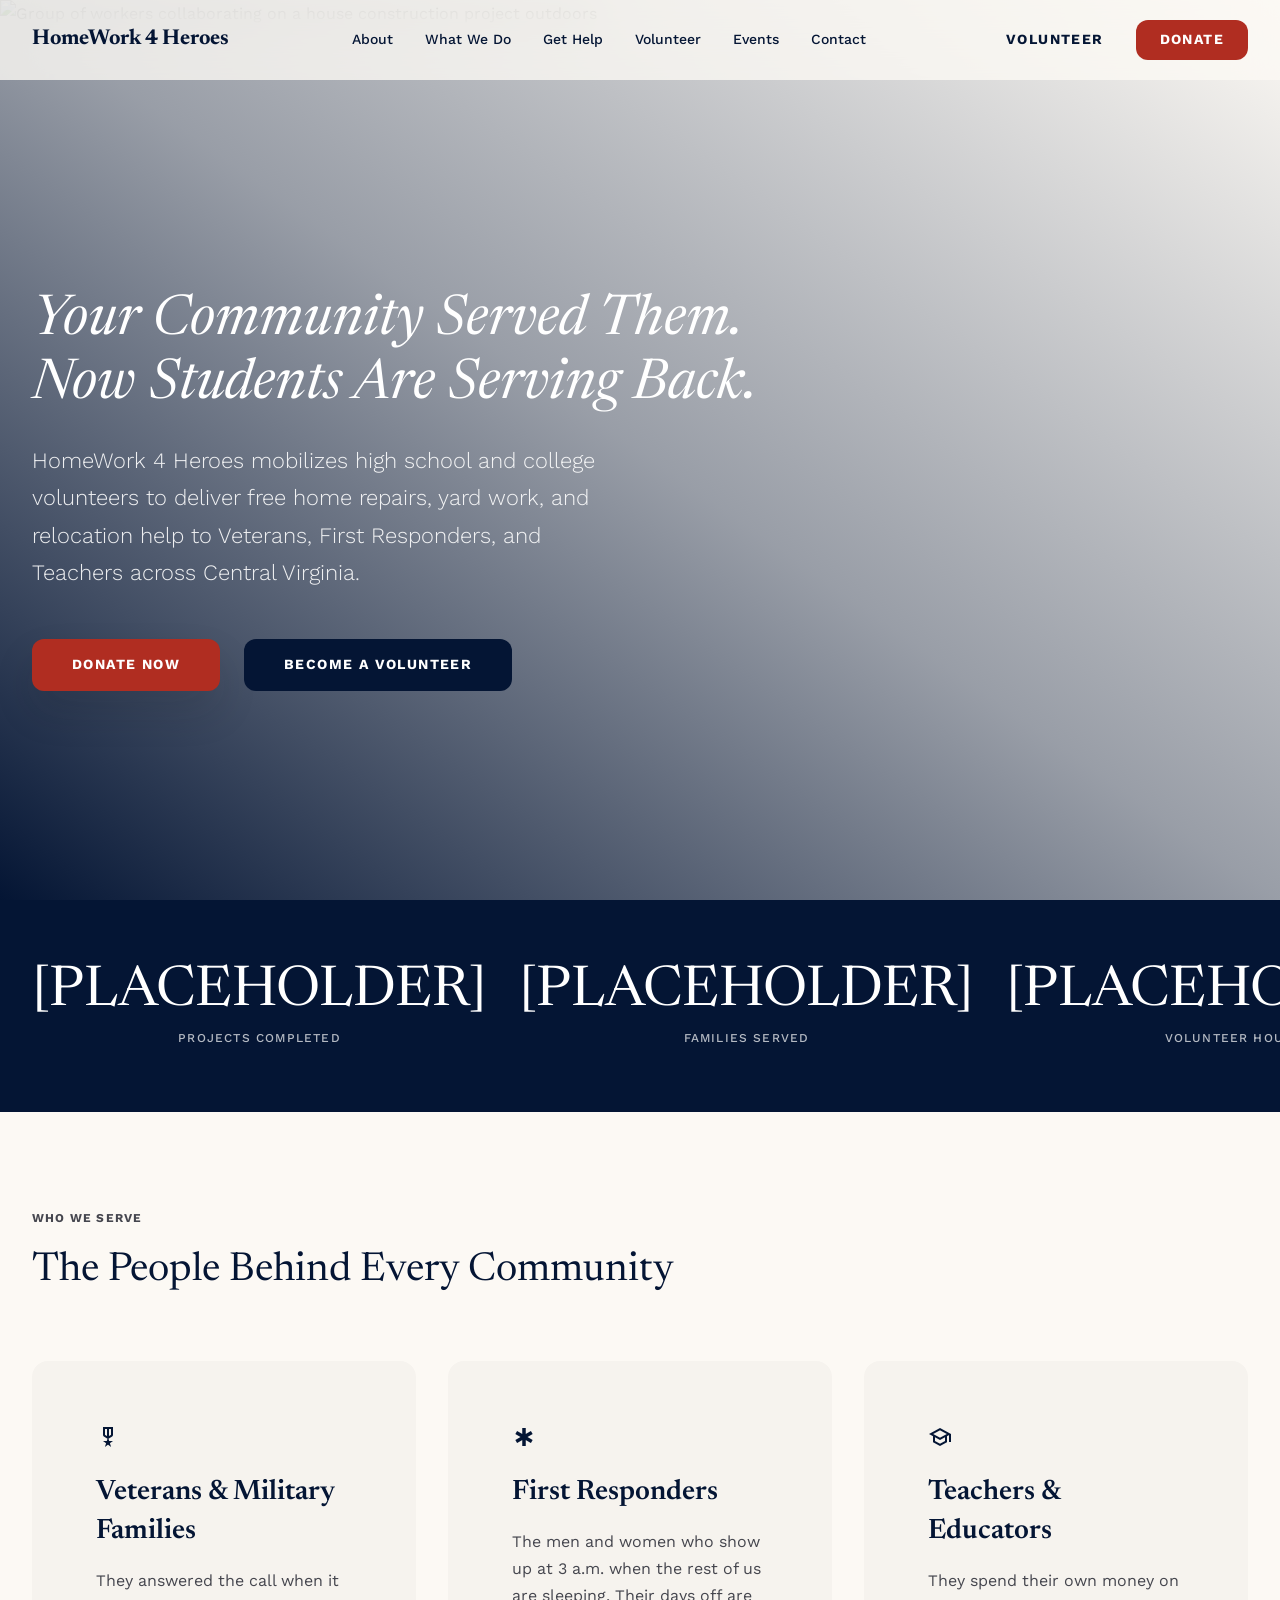
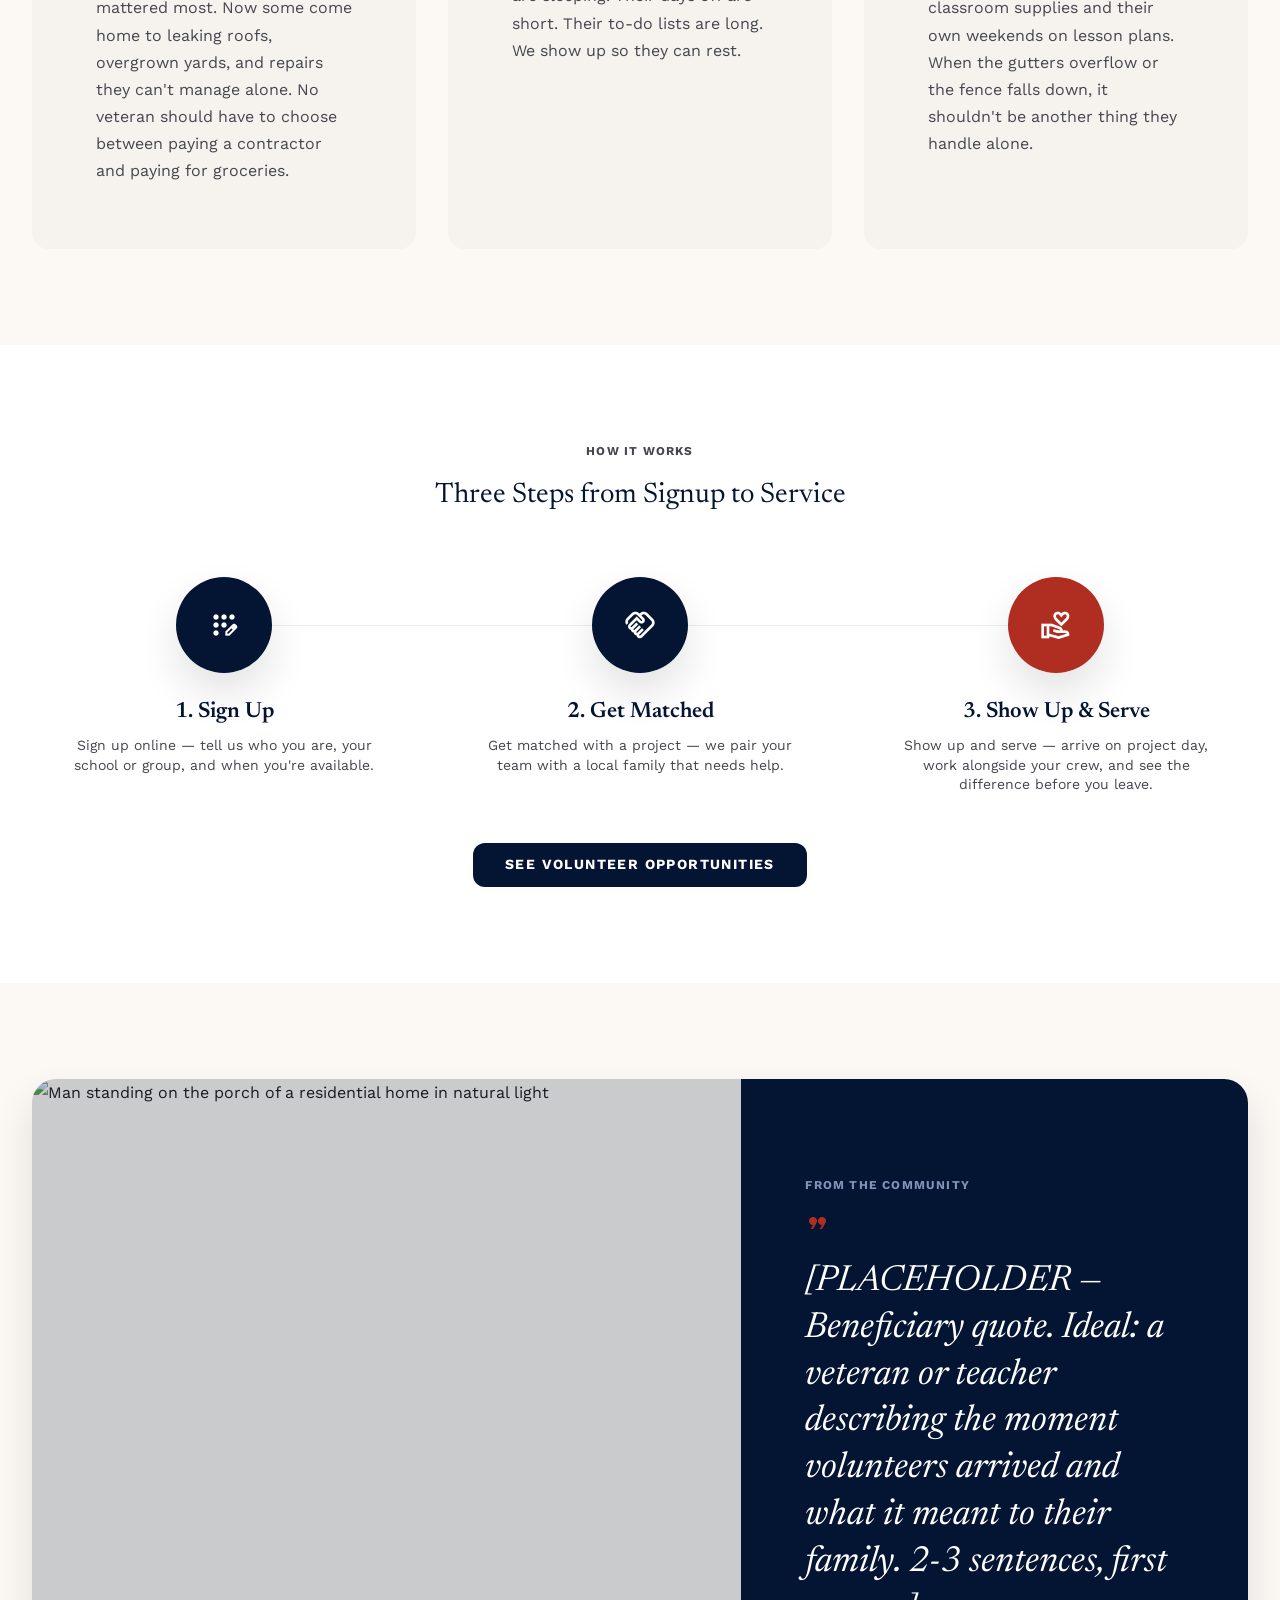
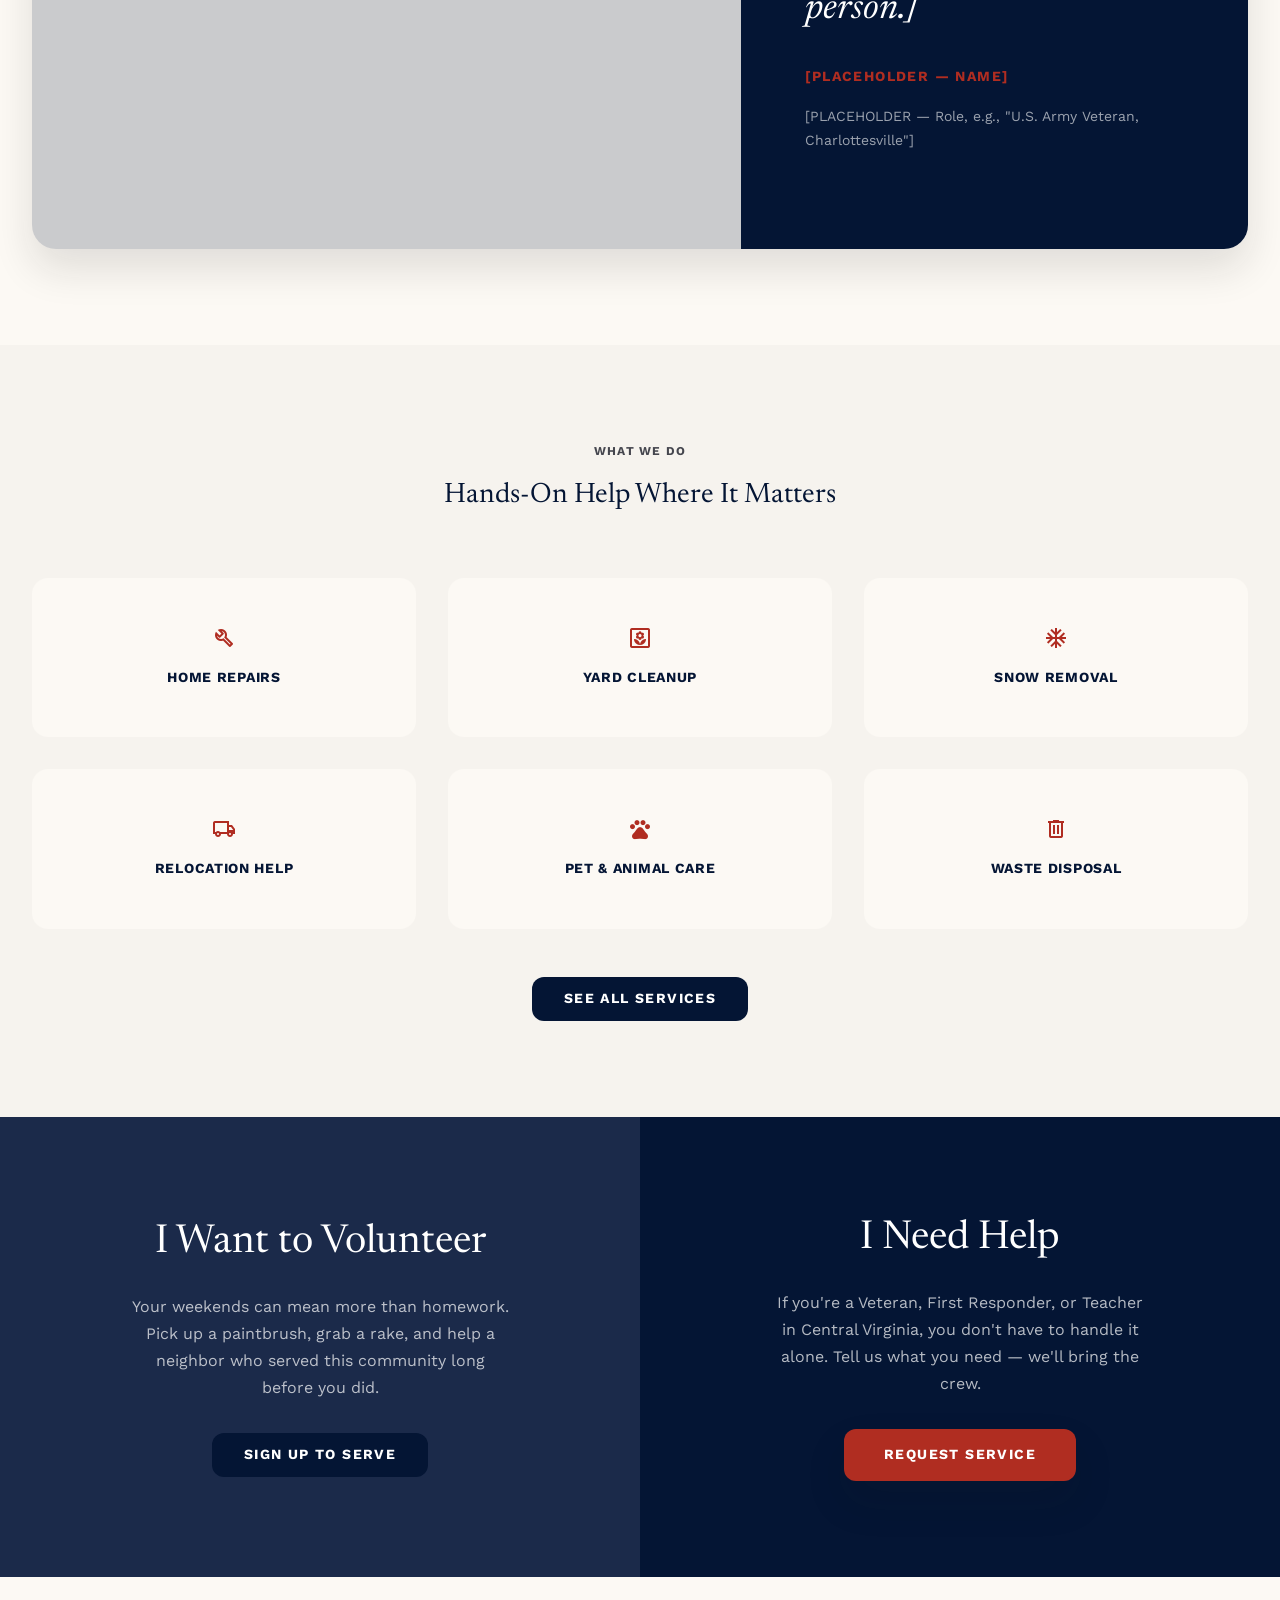
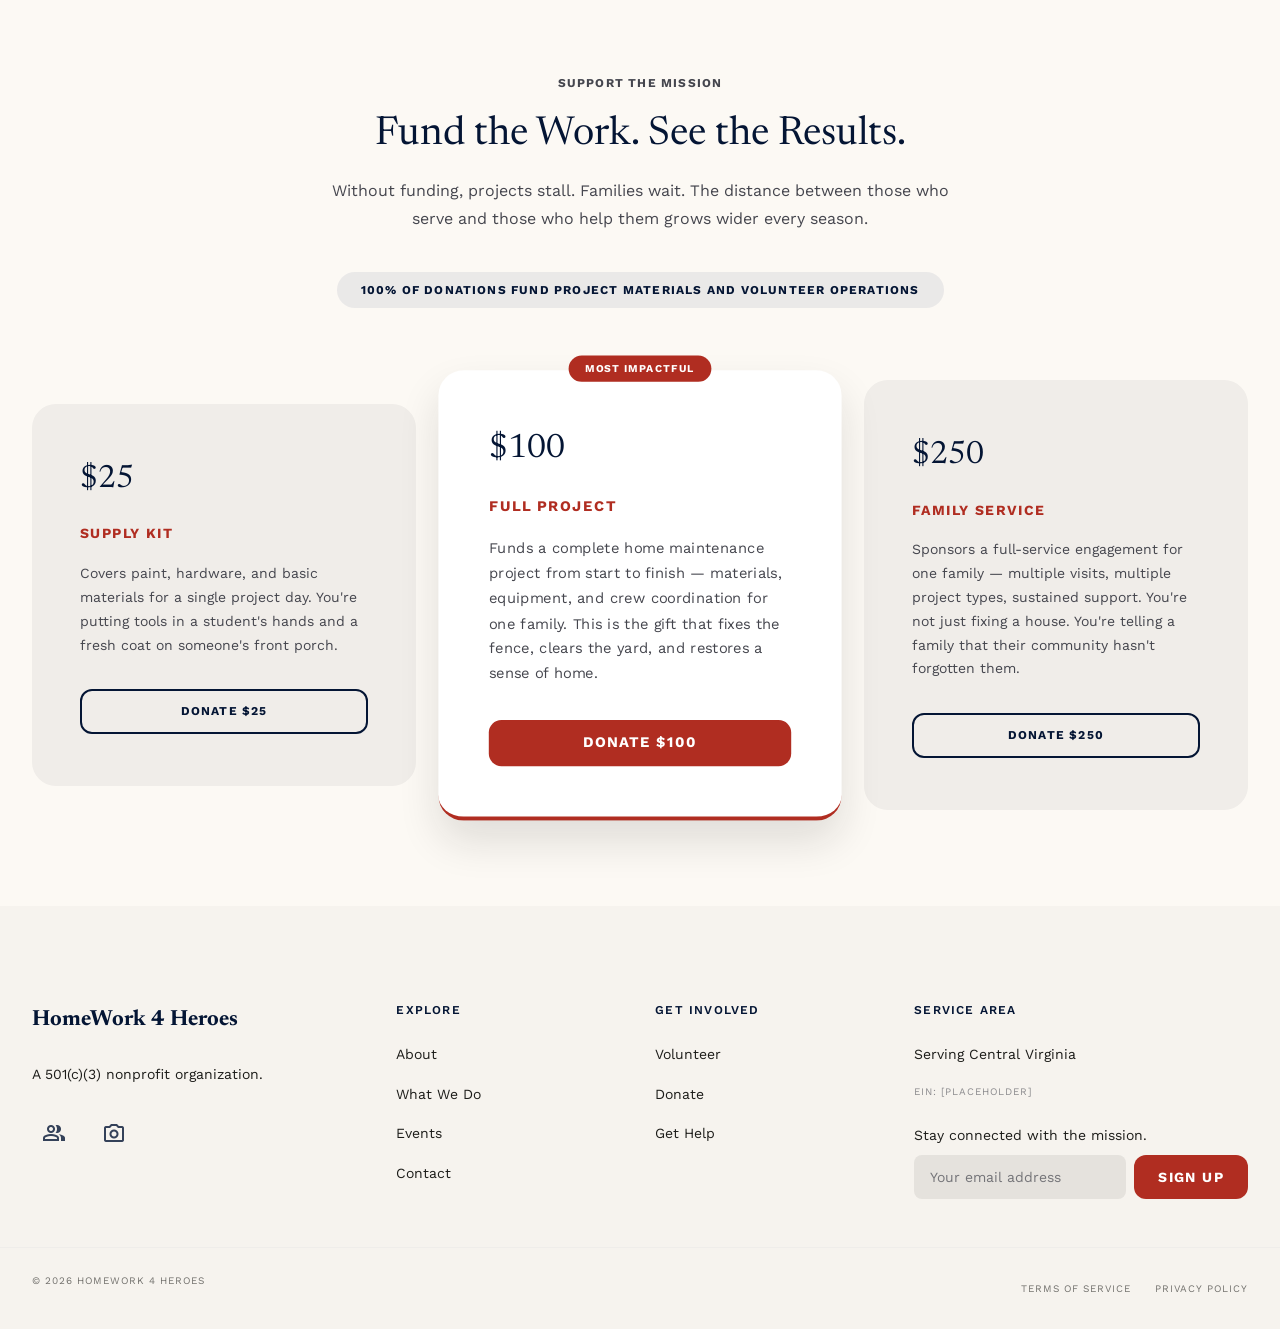
==== index.html @ 7cec48b5 "Initial build: HomeWork 4 Heroes — 8-page nonprofit website 8-page 501(c)(3) nonprofit site for Home" ====
<!DOCTYPE html>
<html lang="en">
<head>
  <meta charset="UTF-8">
  <meta name="viewport" content="width=device-width, initial-scale=1.0">
  <title>HomeWork 4 Heroes | Student Volunteers Serving Central VA</title>
  <meta name="description" content="HomeWork 4 Heroes mobilizes student volunteers to provide free home repairs, yard work, and relocation help to Veterans, First Responders, and Teachers in Central Virginia. Get involved today.">
  <link rel="canonical" href="https://homework4heroes.org/">
  <meta property="og:title" content="HomeWork 4 Heroes | Student Volunteers Serving Central VA">
  <meta property="og:description" content="HomeWork 4 Heroes mobilizes student volunteers to provide free home repairs, yard work, and relocation help to Veterans, First Responders, and Teachers in Central Virginia. Get involved today.">
  <meta property="og:url" content="https://homework4heroes.org/">

  <!-- Stylesheets -->
  <link rel="stylesheet" href="global/brand.css">
  <link rel="stylesheet" href="global/global.css">
  <link rel="stylesheet" href="index.css">

  <!-- Material Symbols -->
  <link rel="stylesheet" href="https://fonts.googleapis.com/css2?family=Material+Symbols+Outlined:wght,FILL@100..700,0..1&display=swap">

  <!-- Schema.org JSON-LD (verbatim from schema-spec.md) -->
  <!-- SCHEMA TODO (before go-live): confirm telephone, streetAddress, postalCode, addressLocality, addressRegion, Facebook URL, Instagram URL, logo image URL, EIN -->
  <script type="application/ld+json">
  {
    "@context": "https://schema.org",
    "@graph": [
      {
        "@type": "WebSite",
        "name": "HomeWork 4 Heroes",
        "url": "https://homework4heroes.org"
      },
      {
        "@type": "NGO",
        "@id": "#business",
        "name": "HomeWork 4 Heroes",
        "url": "https://homework4heroes.org",
        "description": "HomeWork 4 Heroes mobilizes high school and college student volunteers to provide free home maintenance, yard work, and relocation assistance to Veterans, First Responders, Teachers, and their families in Central Virginia.",
        "foundingDate": "2018",
        "founder": [
          {
            "@type": "Person",
            "name": "Grant Mullins"
          },
          {
            "@type": "Person",
            "name": "Jackson Mullins"
          }
        ],
        "areaServed": {
          "@type": "AdministrativeArea",
          "name": "Central Virginia"
        },
        "nonprofitStatus": "Nonprofit501c3"
      },
      {
        "@type": "WebPage",
        "name": "HomeWork 4 Heroes — Students Serving Veterans, First Responders & Teachers",
        "description": "HomeWork 4 Heroes mobilizes student volunteers to provide free home maintenance, yard work, and relocation assistance to Veterans, First Responders, and Teachers in Central Virginia.",
        "url": "https://homework4heroes.org"
      }
    ]
  }
  </script>
</head>
<body>
  <a href="#main-content" class="skip-link">Skip to main content</a>

  <!-- ========================================
       HEADER / NAVIGATION
       ======================================== -->
  <header class="site-header" role="banner">
    <div class="site-header__inner">
      <a href="index.html" class="site-header__wordmark">HomeWork 4 Heroes</a>

      <nav class="site-nav" aria-label="Primary navigation">
        <a href="pages/about/about.html" class="site-nav__link">About</a>
        <a href="pages/what-we-do/what-we-do.html" class="site-nav__link">What We Do</a>
        <a href="pages/get-help/get-help.html" class="site-nav__link">Get Help</a>
        <a href="pages/volunteer/volunteer.html" class="site-nav__link">Volunteer</a>
        <a href="pages/events/events.html" class="site-nav__link">Events</a>
        <a href="pages/contact/contact.html" class="site-nav__link">Contact</a>
      </nav>

      <div class="site-header__actions">
        <a href="pages/volunteer/volunteer.html" class="nav-volunteer-link">Volunteer</a>
        <a href="pages/donate/donate.html" class="btn-primary nav-donate-btn">Donate</a>
        <button class="hamburger" aria-label="Open menu" aria-expanded="false" aria-controls="nav-overlay">
          <span class="hamburger__line"></span>
          <span class="hamburger__line"></span>
          <span class="hamburger__line"></span>
        </button>
      </div>
    </div>
  </header>
  <!-- nav-overlay is injected by nav.js — do not include as a static HTML element -->

  <main id="main-content">

    <!-- ========================================
         1. HERO
         ======================================== -->
    <section class="hero" aria-labelledby="hero-heading">
      <div class="hero__bg">
        <img
          src="https://images.unsplash.com/photo-1516880967556-b295d8e7b611?w=1600&q=85"
          alt="Group of workers collaborating on a house construction project outdoors"
          width="1600"
          height="900"
          loading="eager"
        >
        <div class="hero__overlay" aria-hidden="true"></div>
      </div>
      <div class="hero__content">
        <div class="hero__inner">
          <h1 id="hero-heading" class="hero__title hero-animate">Your Community Served Them. Now Students Are Serving Back.</h1>
          <p class="hero__subtitle hero-animate hero-animate--delay-1">HomeWork 4 Heroes mobilizes high school and college volunteers to deliver free home repairs, yard work, and relocation help to Veterans, First Responders, and Teachers across Central Virginia.</p>
          <div class="hero__ctas hero-animate hero-animate--delay-2">
            <a href="pages/donate/donate.html" class="btn-primary btn-primary--large">Donate Now</a>
            <a href="pages/volunteer/volunteer.html" class="btn-secondary btn-secondary--large">Become a Volunteer</a>
          </div>
        </div>
      </div>
    </section>

    <!-- ========================================
         2. IMPACT STATS BAR
         ======================================== -->
    <section class="impact-stats section-animate" aria-label="Impact statistics">
      <div class="impact-stats__grid">
        <div class="impact-stats__item">
          <div class="impact-stats__number">[PLACEHOLDER]</div>
          <div class="impact-stats__label">Projects Completed</div>
        </div>
        <div class="impact-stats__item">
          <div class="impact-stats__number">[PLACEHOLDER]</div>
          <div class="impact-stats__label">Families Served</div>
        </div>
        <div class="impact-stats__item">
          <div class="impact-stats__number">[PLACEHOLDER]</div>
          <div class="impact-stats__label">Volunteer Hours</div>
        </div>
        <div class="impact-stats__item">
          <div class="impact-stats__number">[PLACEHOLDER]</div>
          <div class="impact-stats__label">Years Active</div>
        </div>
      </div>
    </section>

    <!-- ========================================
         3. WHO WE SERVE
         ======================================== -->
    <section class="who-we-serve section-animate" aria-labelledby="who-we-serve-heading">
      <div class="who-we-serve__header">
        <span class="eyebrow">Who We Serve</span>
        <h2 id="who-we-serve-heading" class="who-we-serve__title">The People Behind Every Community</h2>
      </div>
      <div class="who-we-serve__grid">
        <div class="serve-card">
          <span class="material-symbols-outlined serve-card__icon" aria-hidden="true">military_tech</span>
          <h3 class="serve-card__title">Veterans &amp; Military Families</h3>
          <p class="serve-card__text">They answered the call when it mattered most. Now some come home to leaking roofs, overgrown yards, and repairs they can't manage alone. No veteran should have to choose between paying a contractor and paying for groceries.</p>
        </div>
        <div class="serve-card">
          <span class="material-symbols-outlined serve-card__icon" aria-hidden="true">emergency</span>
          <h3 class="serve-card__title">First Responders</h3>
          <p class="serve-card__text">The men and women who show up at 3 a.m. when the rest of us are sleeping. Their days off are short. Their to-do lists are long. We show up so they can rest.</p>
        </div>
        <div class="serve-card">
          <span class="material-symbols-outlined serve-card__icon" aria-hidden="true">school</span>
          <h3 class="serve-card__title">Teachers &amp; Educators</h3>
          <p class="serve-card__text">They spend their own money on classroom supplies and their own weekends on lesson plans. When the gutters overflow or the fence falls down, it shouldn't be another thing they handle alone.</p>
        </div>
      </div>
    </section>

    <!-- ========================================
         4. HOW IT WORKS (Volunteer Journey)
         ======================================== -->
    <section class="how-it-works section-animate" aria-labelledby="how-it-works-heading">
      <div class="how-it-works__header">
        <span class="eyebrow">How It Works</span>
        <h2 id="how-it-works-heading" class="how-it-works__title">Three Steps from Signup to Service</h2>
      </div>
      <div class="how-it-works__steps">
        <div class="step">
          <div class="step__icon">
            <span class="material-symbols-outlined" aria-hidden="true">app_registration</span>
          </div>
          <h3 class="step__label">1. Sign Up</h3>
          <p class="step__text">Sign up online — tell us who you are, your school or group, and when you're available.</p>
        </div>
        <div class="step">
          <div class="step__icon">
            <span class="material-symbols-outlined" aria-hidden="true">handshake</span>
          </div>
          <h3 class="step__label">2. Get Matched</h3>
          <p class="step__text">Get matched with a project — we pair your team with a local family that needs help.</p>
        </div>
        <div class="step step--final">
          <div class="step__icon">
            <span class="material-symbols-outlined" aria-hidden="true">volunteer_activism</span>
          </div>
          <h3 class="step__label">3. Show Up &amp; Serve</h3>
          <p class="step__text">Show up and serve — arrive on project day, work alongside your crew, and see the difference before you leave.</p>
        </div>
      </div>
      <div class="how-it-works__cta">
        <a href="pages/volunteer/volunteer.html" class="btn-secondary">See Volunteer Opportunities</a>
      </div>
    </section>

    <!-- ========================================
         5. FEATURED STORY (Asymmetric Bento)
         ======================================== -->
    <section class="featured-story section-animate" aria-labelledby="featured-story-heading">
      <div class="featured-story__block">
        <div class="featured-story__bento">
          <div class="featured-story__image">
            <img
              src="https://images.unsplash.com/photo-1731341711732-f5a9a79856cb?w=1200&q=85"
              alt="Man standing on the porch of a residential home in natural light"
              width="1200"
              height="1500"
              loading="lazy"
            >
            <div class="featured-story__image-overlay" aria-hidden="true"></div>
          </div>
          <div class="featured-story__quote-panel">
            <span class="eyebrow eyebrow--light" id="featured-story-heading">From the Community</span>
            <span class="material-symbols-outlined featured-story__quote-icon" aria-hidden="true">format_quote</span>
            <blockquote class="featured-story__quote">[PLACEHOLDER — Beneficiary quote. Ideal: a veteran or teacher describing the moment volunteers arrived and what it meant to their family. 2-3 sentences, first person.]</blockquote>
            <div class="featured-story__attribution">
              <p class="featured-story__attribution-name">[PLACEHOLDER — Name]</p>
              <p class="featured-story__attribution-role">[PLACEHOLDER — Role, e.g., "U.S. Army Veteran, Charlottesville"]</p>
            </div>
          </div>
        </div>
      </div>
    </section>

    <!-- ========================================
         6. SERVICES GRID
         ======================================== -->
    <section class="services-grid section-animate" aria-labelledby="services-heading">
      <div class="services-grid__header">
        <span class="eyebrow">What We Do</span>
        <h2 id="services-heading" class="services-grid__title">Hands-On Help Where It Matters</h2>
      </div>
      <div class="services-grid__tiles">
        <a href="pages/what-we-do/what-we-do.html" class="service-tile">
          <span class="material-symbols-outlined service-tile__icon" aria-hidden="true">build</span>
          <span class="service-tile__label">Home Repairs</span>
        </a>
        <a href="pages/what-we-do/what-we-do.html" class="service-tile">
          <span class="material-symbols-outlined service-tile__icon" aria-hidden="true">yard</span>
          <span class="service-tile__label">Yard Cleanup</span>
        </a>
        <a href="pages/what-we-do/what-we-do.html" class="service-tile">
          <span class="material-symbols-outlined service-tile__icon" aria-hidden="true">ac_unit</span>
          <span class="service-tile__label">Snow Removal</span>
        </a>
        <a href="pages/what-we-do/what-we-do.html" class="service-tile">
          <span class="material-symbols-outlined service-tile__icon" aria-hidden="true">local_shipping</span>
          <span class="service-tile__label">Relocation Help</span>
        </a>
        <a href="pages/what-we-do/what-we-do.html" class="service-tile">
          <span class="material-symbols-outlined service-tile__icon" aria-hidden="true">pets</span>
          <span class="service-tile__label">Pet &amp; Animal Care</span>
        </a>
        <a href="pages/what-we-do/what-we-do.html" class="service-tile">
          <span class="material-symbols-outlined service-tile__icon" aria-hidden="true">delete_outline</span>
          <span class="service-tile__label">Waste Disposal</span>
        </a>
      </div>
      <div class="services-grid__cta">
        <a href="pages/what-we-do/what-we-do.html" class="btn-secondary">See All Services</a>
      </div>
    </section>

    <!-- ========================================
         7. GET INVOLVED (Split CTA)
         ======================================== -->
    <section class="get-involved" aria-label="Get involved">
      <div class="get-involved__panel get-involved__panel--volunteer">
        <h2 class="get-involved__title">I Want to Volunteer</h2>
        <p class="get-involved__text">Your weekends can mean more than homework. Pick up a paintbrush, grab a rake, and help a neighbor who served this community long before you did.</p>
        <a href="pages/volunteer/volunteer.html" class="btn-secondary">Sign Up to Serve</a>
      </div>
      <div class="get-involved__panel get-involved__panel--help">
        <h2 class="get-involved__title">I Need Help</h2>
        <p class="get-involved__text">If you're a Veteran, First Responder, or Teacher in Central Virginia, you don't have to handle it alone. Tell us what you need — we'll bring the crew.</p>
        <a href="pages/get-help/get-help.html" class="btn-primary btn-primary--large">Request Service</a>
      </div>
    </section>

    <!-- ========================================
         8. DONATE TIERS
         ======================================== -->
    <section class="donate-tiers" aria-labelledby="donate-heading">
      <div class="donate-tiers__header">
        <span class="eyebrow">Support the Mission</span>
        <h2 id="donate-heading" class="donate-tiers__title">Fund the Work. See the Results.</h2>
        <p class="donate-tiers__intro">Without funding, projects stall. Families wait. The distance between those who serve and those who help them grows wider every season.</p>
      </div>
      <div class="donate-tiers__stat-callout">
        <span class="donate-tiers__stat-chip">100% of donations fund project materials and volunteer operations</span>
      </div>
      <div class="donate-tiers__grid section-animate">
        <div class="tier-card">
          <div class="tier-card__amount">$25</div>
          <div class="tier-card__name">Supply Kit</div>
          <p class="tier-card__desc">Covers paint, hardware, and basic materials for a single project day. You're putting tools in a student's hands and a fresh coat on someone's front porch.</p>
          <a href="pages/donate/donate.html" class="btn-ghost tier-card__cta">Donate $25</a>
        </div>
        <div class="tier-card tier-card--featured">
          <span class="tier-card__badge">Most Impactful</span>
          <div class="tier-card__amount">$100</div>
          <div class="tier-card__name">Full Project</div>
          <p class="tier-card__desc">Funds a complete home maintenance project from start to finish — materials, equipment, and crew coordination for one family. This is the gift that fixes the fence, clears the yard, and restores a sense of home.</p>
          <a href="pages/donate/donate.html" class="btn-primary tier-card__cta">Donate $100</a>
        </div>
        <div class="tier-card">
          <div class="tier-card__amount">$250</div>
          <div class="tier-card__name">Family Service</div>
          <p class="tier-card__desc">Sponsors a full-service engagement for one family — multiple visits, multiple project types, sustained support. You're not just fixing a house. You're telling a family that their community hasn't forgotten them.</p>
          <a href="pages/donate/donate.html" class="btn-ghost tier-card__cta">Donate $250</a>
        </div>
      </div>
    </section>

  </main>

  <!-- ========================================
       FOOTER
       ======================================== -->
  <footer class="site-footer" role="contentinfo">
    <div class="site-footer__grid">
      <!-- Column 1 — Brand -->
      <div>
        <span class="site-footer__wordmark">HomeWork 4 Heroes</span>
        <p class="site-footer__desc">A 501(c)(3) nonprofit organization.</p>
        <div class="site-footer__social">
          <!-- PLACEHOLDER — social media accounts pending client confirmation -->
          <a href="#" class="site-footer__social-link" aria-label="Facebook">
            <span class="material-symbols-outlined" aria-hidden="true">group</span>
          </a>
          <a href="#" class="site-footer__social-link" aria-label="Instagram">
            <span class="material-symbols-outlined" aria-hidden="true">photo_camera</span>
          </a>
        </div>
      </div>

      <!-- Column 2 — Explore -->
      <div>
        <h3 class="site-footer__heading">Explore</h3>
        <nav class="site-footer__links" aria-label="Explore links">
          <a href="pages/about/about.html" class="site-footer__link">About</a>
          <a href="pages/what-we-do/what-we-do.html" class="site-footer__link">What We Do</a>
          <a href="pages/events/events.html" class="site-footer__link">Events</a>
          <a href="pages/contact/contact.html" class="site-footer__link">Contact</a>
        </nav>
      </div>

      <!-- Column 3 — Get Involved -->
      <div>
        <h3 class="site-footer__heading">Get Involved</h3>
        <nav class="site-footer__links" aria-label="Get involved links">
          <a href="pages/volunteer/volunteer.html" class="site-footer__link">Volunteer</a>
          <a href="pages/donate/donate.html" class="site-footer__link">Donate</a>
          <a href="pages/get-help/get-help.html" class="site-footer__link">Get Help</a>
        </nav>
      </div>

      <!-- Column 4 — Service Area -->
      <div>
        <h3 class="site-footer__heading">Service Area</h3>
        <p class="site-footer__area-text">Serving Central Virginia</p>
        <p class="site-footer__ein">EIN: [PLACEHOLDER]</p>
        <div class="footer-newsletter">
          <label class="footer-newsletter__label" for="footer-email">Stay connected with the mission.</label>
          <form class="footer-newsletter__form" name="newsletter-home" method="POST" data-netlify="true">
            <input type="hidden" name="form-name" value="newsletter-home">
            <input type="email" id="footer-email" name="email" class="footer-newsletter__input" placeholder="Your email address" required aria-label="Email address">
            <button type="submit" class="btn-primary footer-newsletter__btn">Sign Up</button>
          </form>
          <p class="footer-newsletter__msg footer-newsletter__msg--success">You're in. We'll keep you posted on upcoming projects, events, and ways to get involved.</p>
          <p class="footer-newsletter__msg footer-newsletter__msg--error">Something went wrong — try again, or email us directly at [PLACEHOLDER — contact email].</p>
        </div>
      </div>
    </div>

    <div class="site-footer__bottom">
      <p class="site-footer__copyright">&copy; <span id="copyright-year"></span> HomeWork 4 Heroes</p>
      <div class="site-footer__legal">
        <a href="#" class="site-footer__legal-link">Terms of Service</a>
        <a href="#" class="site-footer__legal-link">Privacy Policy</a>
      </div>
    </div>
  </footer>

  <script src="global/nav.js" defer></script>
</body>
</html>
---- global/brand.css ----
/* Brand -- HomeWork 4 Heroes */
/* Generated by Brand Agent (Stitch Foundation Mode) -- do not edit manually */

@import url('https://fonts.googleapis.com/css2?family=Newsreader:ital,opsz,wght@0,6..72,400..800;1,6..72,400..800&family=Work+Sans:wght@300;400;500;600;700;800&display=swap');

:root {
  /* ========================================
     PRIMARY PALETTE
     ======================================== */
  --color-primary: #041534;
  --color-primary-rgb: 4, 21, 52;
  --color-secondary: #b02d21;
  --color-secondary-rgb: 176, 45, 33;
  --color-background: #fcf9f4;
  --color-background-rgb: 252, 249, 244;
  --color-on-surface: #1c1c19;
  --color-on-surface-rgb: 28, 28, 25;
  --color-on-surface-variant: #45464e;
  --color-on-surface-variant-rgb: 69, 70, 78;

  /* Semantic aliases (workflow convention) */
  --color-neutral-dark: #1c1c19;
  --color-neutral-dark-rgb: 28, 28, 25;
  --color-neutral-light: #fcf9f4;
  --color-neutral-light-rgb: 252, 249, 244;
  --color-accent: #b02d21;
  --color-accent-rgb: 176, 45, 33;

  /* ========================================
     SURFACE HIERARCHY (Tonal Layering)
     ======================================== */
  --color-surface: #fcf9f4;
  --color-surface-rgb: 252, 249, 244;
  --color-surface-bright: #fcf9f4;
  --color-surface-dim: #dcdad5;
  --color-surface-dim-rgb: 220, 218, 213;
  --color-surface-variant: #e5e2dd;
  --color-surface-variant-rgb: 229, 226, 221;
  --color-surface-container-lowest: #ffffff;
  --color-surface-container-lowest-rgb: 255, 255, 255;
  --color-surface-container-low: #f6f3ee;
  --color-surface-container-low-rgb: 246, 243, 238;
  --color-surface-container: #f0ede9;
  --color-surface-container-rgb: 240, 237, 233;
  --color-surface-container-high: #ebe8e3;
  --color-surface-container-high-rgb: 235, 232, 227;
  --color-surface-container-highest: #e5e2dd;
  --color-surface-container-highest-rgb: 229, 226, 221;

  /* ========================================
     EXTENDED COLOR TOKENS
     ======================================== */
  --color-primary-container: #1b2a4a;
  --color-primary-container-rgb: 27, 42, 74;
  --color-on-primary: #ffffff;
  --color-on-primary-container: #8392b7;
  --color-on-primary-container-rgb: 131, 146, 183;
  --color-primary-fixed: #d9e2ff;
  --color-primary-fixed-dim: #b7c6ee;
  --color-on-primary-fixed: #0a1a3a;
  --color-on-primary-fixed-variant: #384668;

  --color-secondary-container: #fc6451;
  --color-secondary-container-rgb: 252, 100, 81;
  --color-on-secondary: #ffffff;
  --color-on-secondary-container: #650001;
  --color-on-secondary-fixed: #410000;
  --color-on-secondary-fixed-variant: #8e130c;
  --color-secondary-fixed: #ffdad5;
  --color-secondary-fixed-dim: #ffb4a9;

  --color-tertiary: #000558;
  --color-tertiary-container: #000f91;
  --color-on-tertiary: #ffffff;
  --color-on-tertiary-container: #7a87ff;
  --color-tertiary-fixed: #dfe0ff;
  --color-tertiary-fixed-dim: #bdc2ff;
  --color-on-tertiary-fixed: #000766;
  --color-on-tertiary-fixed-variant: #0720db;

  --color-surface-tint: #4f5e81;
  --color-surface-tint-rgb: 79, 94, 129;

  --color-inverse-surface: #31302d;
  --color-inverse-on-surface: #f3f0eb;
  --color-inverse-primary: #b7c6ee;

  /* ========================================
     OUTLINE & BORDER TOKENS
     ======================================== */
  --color-outline: #75777f;
  --color-outline-rgb: 117, 119, 127;
  --color-outline-variant: #c5c6cf;
  --color-outline-variant-rgb: 197, 198, 207;

  /* ========================================
     ERROR / VALIDATION
     ======================================== */
  --color-error: #ba1a1a;
  --color-error-rgb: 186, 26, 26;
  --color-error-container: #ffdad6;
  --color-on-error: #ffffff;
  --color-on-error-container: #93000a;

  /* ========================================
     UTILITY COLORS
     ======================================== */
  --color-text-muted: #45464e;
  --color-text-lighter: #75777f;
  --color-border: #e5e2dd;
  --color-input-border: #c5c6cf;

  /* ========================================
     HERO SCRIM & OVERLAY VARIABLES
     ======================================== */
  --hero-scrim: rgba(4, 21, 52, 0.55);
  --hero-gradient: linear-gradient(to top right, rgba(4, 21, 52, 1), rgba(4, 21, 52, 0.4), transparent);
  --overlay-dark-72: rgba(4, 21, 52, 0.72);
  --overlay-dark-85: rgba(4, 21, 52, 0.85);
  --overlay-dark-50: rgba(4, 21, 52, 0.50);
  --overlay-photo-tint: rgba(4, 21, 52, 0.20);

  /* ========================================
     TYPOGRAPHY
     ======================================== */
  --font-display: 'Newsreader', serif;
  --font-headline: 'Newsreader', serif;
  --font-body: 'Work Sans', sans-serif;
  --font-label: 'Work Sans', sans-serif;

  /* Font Sizes (mobile-first defaults) */
  --text-display-lg: 2.5rem;
  --text-headline-lg: 2rem;
  --text-headline-md: 1.5rem;
  --text-title-lg: 1.25rem;
  --text-title-md: 1.125rem;
  --text-body-lg: 1rem;
  --text-body-md: 0.875rem;
  --text-label-lg: 0.875rem;
  --text-label-md: 0.75rem;
  --text-label-sm: 0.625rem;

  /* Semantic aliases (workflow convention) */
  --text-h1: var(--text-display-lg);
  --text-h2: var(--text-headline-md);
  --text-h3: var(--text-title-lg);
  --text-body: var(--text-body-lg);
  --text-small: var(--text-label-md);

  /* Font Weights */
  --weight-light: 300;
  --weight-regular: 400;
  --weight-medium: 500;
  --weight-semibold: 600;
  --weight-bold: 700;
  --weight-extrabold: 800;

  /* Line Heights */
  --leading-tight: 1.15;
  --leading-snug: 1.2;
  --leading-normal: 1.3;
  --leading-relaxed: 1.4;
  --leading-loose: 1.7;

  /* Letter Spacing */
  --tracking-tight: -0.01em;
  --tracking-normal: 0;
  --tracking-wide: 0.05em;
  --tracking-widest: 0.1em;

  /* ========================================
     SPACING SCALE
     ======================================== */
  --space-xs: 8px;
  --space-sm: 16px;
  --space-md: 24px;
  --space-lg: 32px;
  --space-xl: 48px;
  --space-2xl: 64px;
  --space-3xl: 96px;

  /* ========================================
     LAYOUT
     ======================================== */
  --container-max: 80rem;
  --container-padding: 16px;
  --section-padding: 48px;
  --section-padding-mobile: 48px;
  --nav-height: 80px;

  /* ========================================
     BORDER RADIUS
     ======================================== */
  --radius-default: 0.25rem;
  --radius-md: 0.5rem;
  --radius-lg: 0.75rem;
  --radius-xl: 1rem;
  --radius-2xl: 1.5rem;
  --radius-full: 9999px;

  /* ========================================
     SHADOWS (Tonal Layering Primary -- shadows secondary)
     ======================================== */
  --shadow-ambient: 0 20px 40px rgba(28, 28, 25, 0.06);
  --shadow-hover: 0 8px 24px rgba(28, 28, 25, 0.08);
  --shadow-xl: 0 20px 40px rgba(28, 28, 25, 0.12);
  --shadow-none: none;

  /* ========================================
     TRANSITIONS
     ======================================== */
  --transition-fast: 150ms ease;
  --transition-base: 300ms ease;
  --transition-slow: 500ms ease;

  /* ========================================
     GLASSMORPHISM (Navigation)
     ======================================== */
  --glass-bg: rgba(252, 249, 244, 0.8);
  --glass-blur: 20px;
}

/* ==========================================
   DESKTOP BREAKPOINT (min-width: 769px)
   Mobile-first: :root values are mobile defaults.
   This block upgrades for larger viewports.
   ========================================== */
@media (min-width: 769px) {
  :root {
    /* Typography scale-up */
    --text-display-lg: 3.5rem;
    --text-headline-lg: 2.5rem;
    --text-headline-md: 1.75rem;
    --text-title-lg: 1.375rem;

    /* Layout scale-up */
    --container-padding: 32px;
    --section-padding: 96px;
  }
}
---- global/global.css ----
/*
 * Global Styles — HomeWork 4 Heroes
 * Imports brand.css for all design tokens.
 *
 * DESIGN MOMENTS (committed in Step 0):
 * 1. Hero entrance (index.html): headline fades up 24px / 450ms,
 *    subhead at 150ms delay, CTAs at 300ms delay. CSS only.
 * 2. Primary CTA hover: translateY(-2px) + brightness shift, 200ms ease.
 * 3. Donation tier card hover: standard tiers get hover lift + border color shift;
 *    featured tier maintains persistent elevation.
 *
 * VISUAL BOLDNESS:
 * 1. Typography: Newsreader italic at 3.5rem+ on hero H1, 2-3rem on Featured Story blockquote.
 * 2. Color/Contrast: Featured Story bento — warm photo left meets Anchor Navy panel right.
 * 3. Layout: Get Involved split CTA — full-width edge-to-edge two-column navy divide.
 */

@import url('brand.css');

/* ========================================
   RESET & BASE
   ======================================== */

*,
*::before,
*::after {
  box-sizing: border-box;
  margin: 0;
  padding: 0;
}

html {
  scroll-behavior: smooth;
  -webkit-text-size-adjust: 100%;
}

body {
  font-family: var(--font-body);
  font-size: var(--text-body-lg);
  font-weight: var(--weight-regular);
  line-height: var(--leading-loose);
  color: var(--color-on-surface);
  background-color: var(--color-background);
  overflow-wrap: break-word;
  -webkit-font-smoothing: antialiased;
  -moz-osx-font-smoothing: grayscale;
}

img {
  max-width: 100%;
  height: auto;
  display: block;
}

a {
  color: var(--color-primary);
  text-decoration: none;
  transition: color var(--transition-fast);
}

a:hover {
  color: var(--color-secondary);
}

a:focus-visible {
  outline: 2px solid var(--color-primary);
  outline-offset: 2px;
}

ul, ol {
  list-style: none;
}

button {
  font-family: var(--font-label);
  cursor: pointer;
  border: none;
  background: none;
}

input, textarea, select {
  font-family: var(--font-body);
  font-size: var(--text-body-lg);
}

/* ========================================
   ACCESSIBILITY
   ======================================== */

.skip-link {
  position: absolute;
  top: -100%;
  left: var(--space-sm);
  padding: var(--space-xs) var(--space-sm);
  background: var(--color-primary);
  color: var(--color-on-primary);
  font-family: var(--font-label);
  font-size: var(--text-body-md);
  font-weight: var(--weight-semibold);
  z-index: 9999;
  border-radius: var(--radius-md);
  transition: top var(--transition-fast);
}

.skip-link:focus {
  top: var(--space-xs);
}

/* ========================================
   TYPOGRAPHY DEFAULTS
   ======================================== */

h1, h2, h3, h4, h5, h6 {
  font-family: var(--font-headline);
  color: var(--color-primary);
  line-height: var(--leading-snug);
}

h1 {
  font-size: var(--text-display-lg);
  font-weight: var(--weight-regular);
  line-height: var(--leading-tight);
}

h2 {
  font-size: var(--text-headline-md);
  font-weight: var(--weight-regular);
  line-height: var(--leading-normal);
}

h3 {
  font-size: var(--text-title-lg);
  font-family: var(--font-body);
  font-weight: var(--weight-semibold);
  line-height: var(--leading-relaxed);
}

p {
  margin-bottom: var(--space-sm);
}

p:last-child {
  margin-bottom: 0;
}

/* ========================================
   LAYOUT UTILITIES
   ======================================== */

.container {
  max-width: var(--container-max);
  margin-left: auto;
  margin-right: auto;
  padding-left: var(--container-padding);
  padding-right: var(--container-padding);
}

.section-padding {
  padding-top: var(--section-padding);
  padding-bottom: var(--section-padding);
}

/* ========================================
   EYEBROW / SECTION LABEL
   ======================================== */

.eyebrow {
  font-family: var(--font-label);
  font-size: var(--text-label-md);
  font-weight: var(--weight-bold);
  letter-spacing: var(--tracking-widest);
  text-transform: uppercase;
  color: var(--color-on-surface-variant);
  margin-bottom: var(--space-sm);
  display: block;
}

.eyebrow--light {
  color: rgba(var(--color-on-primary-container-rgb, 131, 146, 183), 1);
}

/* ========================================
   BUTTONS
   ======================================== */

.btn-primary {
  display: inline-flex;
  align-items: center;
  justify-content: center;
  gap: var(--space-xs);
  padding: 12px 32px;
  background-color: var(--color-secondary);
  color: var(--color-on-secondary);
  font-family: var(--font-label);
  font-size: var(--text-label-lg);
  font-weight: var(--weight-bold);
  letter-spacing: var(--tracking-widest);
  text-transform: uppercase;
  border-radius: var(--radius-lg);
  border: none;
  cursor: pointer;
  transition: all var(--transition-fast);
  text-decoration: none;
  line-height: 1.4;
}

.btn-primary:hover {
  filter: brightness(1.1);
  transform: translateY(-2px);
  color: var(--color-on-secondary);
}

.btn-primary:active {
  transform: scale(0.95);
}

.btn-primary:focus-visible {
  outline: 2px solid var(--color-primary);
  outline-offset: 2px;
}

.btn-primary--large {
  padding: 16px 40px;
  font-size: var(--text-label-lg);
  box-shadow: var(--shadow-xl);
}

.btn-secondary {
  display: inline-flex;
  align-items: center;
  justify-content: center;
  gap: var(--space-xs);
  padding: 12px 32px;
  background-color: var(--color-primary);
  color: var(--color-on-primary);
  font-family: var(--font-label);
  font-size: var(--text-label-lg);
  font-weight: var(--weight-bold);
  letter-spacing: var(--tracking-widest);
  text-transform: uppercase;
  border-radius: var(--radius-lg);
  border: none;
  cursor: pointer;
  transition: all var(--transition-fast);
  text-decoration: none;
  line-height: 1.4;
}

.btn-secondary:hover {
  background-color: var(--color-on-primary);
  color: var(--color-primary);
  transform: translateY(-2px);
}

.btn-secondary:active {
  transform: scale(0.95);
}

.btn-secondary:focus-visible {
  outline: 2px solid var(--color-secondary);
  outline-offset: 2px;
}

.btn-secondary--large {
  padding: 16px 40px;
  font-size: var(--text-label-lg);
}

.btn-ghost {
  display: inline-flex;
  align-items: center;
  justify-content: center;
  gap: var(--space-xs);
  padding: 12px 32px;
  background-color: transparent;
  color: var(--color-primary);
  font-family: var(--font-label);
  font-size: var(--text-label-md);
  font-weight: var(--weight-bold);
  letter-spacing: var(--tracking-widest);
  text-transform: uppercase;
  border-radius: var(--radius-lg);
  border: 2px solid var(--color-primary);
  cursor: pointer;
  transition: all var(--transition-fast);
  text-decoration: none;
  line-height: 1.4;
}

.btn-ghost:hover {
  background-color: var(--color-primary);
  color: var(--color-on-primary);
  transform: translateY(-2px);
}

.btn-ghost:active {
  transform: scale(0.95);
}

.btn-ghost:focus-visible {
  outline: 2px solid var(--color-secondary);
  outline-offset: 2px;
}

/* ========================================
   NAVIGATION
   ======================================== */

.site-header {
  position: fixed;
  top: 0;
  left: 0;
  width: 100%;
  height: var(--nav-height);
  background: var(--glass-bg);
  backdrop-filter: blur(var(--glass-blur));
  -webkit-backdrop-filter: blur(var(--glass-blur));
  z-index: 1000;
  transition: background var(--transition-base), box-shadow var(--transition-base);
}

.site-header--scrolled {
  box-shadow: var(--shadow-ambient);
}

.site-header__inner {
  display: flex;
  align-items: center;
  justify-content: space-between;
  max-width: var(--container-max);
  margin: 0 auto;
  padding: 0 var(--container-padding);
  height: 100%;
}

.site-header__wordmark {
  font-family: var(--font-headline);
  font-size: 1.35rem;
  font-weight: var(--weight-bold);
  color: var(--color-primary);
  text-decoration: none;
  line-height: 1.2;
  white-space: nowrap;
}

.site-header__wordmark:hover {
  color: var(--color-primary);
}

/* Desktop nav links */
.site-nav {
  display: none;
  align-items: center;
  gap: var(--space-lg);
}

.site-nav__link {
  font-family: var(--font-label);
  font-size: var(--text-body-md);
  font-weight: var(--weight-medium);
  color: var(--color-primary);
  text-decoration: none;
  padding: var(--space-xs) 0;
  transition: color var(--transition-fast);
  white-space: nowrap;
}

.site-nav__link:hover {
  color: var(--color-secondary);
}

/* Nav utility buttons */
.site-header__actions {
  display: flex;
  align-items: center;
  gap: var(--space-sm);
}

.nav-volunteer-link {
  display: none;
  font-family: var(--font-label);
  font-size: var(--text-label-lg);
  font-weight: var(--weight-bold);
  letter-spacing: var(--tracking-widest);
  text-transform: uppercase;
  color: var(--color-primary);
  text-decoration: none;
  padding: var(--space-xs) var(--space-sm);
  transition: color var(--transition-fast);
}

.nav-volunteer-link:hover {
  color: var(--color-secondary);
}

.nav-donate-btn {
  padding: 10px 24px;
}

/* Hamburger */
.hamburger {
  display: flex;
  flex-direction: column;
  justify-content: center;
  align-items: center;
  width: 44px;
  height: 44px;
  cursor: pointer;
  z-index: 1010;
  background: none;
  border: none;
  gap: 6px;
  padding: 0;
}

.hamburger__line {
  width: 24px;
  height: 2px;
  background-color: var(--color-primary);
  transition: transform var(--transition-base), opacity var(--transition-fast);
  display: block;
}

/* Hamburger animation when nav is open */
body.nav-open .hamburger__line:nth-child(1) {
  transform: translateY(8px) rotate(45deg);
}

body.nav-open .hamburger__line:nth-child(2) {
  opacity: 0;
}

body.nav-open .hamburger__line:nth-child(3) {
  transform: translateY(-8px) rotate(-45deg);
}

/* Mobile nav overlay — injected by nav.js, styled here */
.nav-overlay {
  position: fixed;
  top: 0;
  left: 0;
  width: 100%;
  height: 100vh;
  background-color: var(--color-surface);
  z-index: 999;
  display: flex;
  flex-direction: column;
  justify-content: center;
  align-items: center;
  gap: var(--space-lg);
  padding-top: var(--nav-height);
  opacity: 0;
  pointer-events: none;
  transition: opacity var(--transition-base);
}

body.nav-open .nav-overlay {
  opacity: 1;
  pointer-events: auto;
}

body.nav-open {
  overflow: hidden;
}

.nav-overlay__link {
  font-family: var(--font-headline);
  font-size: var(--text-headline-md);
  font-weight: var(--weight-regular);
  color: var(--color-primary);
  text-decoration: none;
  padding: var(--space-sm) var(--space-lg);
  transition: color var(--transition-fast), opacity var(--transition-base);
  opacity: 0;
  transform: translateY(12px);
}

body.nav-open .nav-overlay__link {
  opacity: 1;
  transform: translateY(0);
}

/* Stagger animation for mobile nav items */
body.nav-open .nav-overlay__link:nth-child(1) { transition-delay: 50ms; }
body.nav-open .nav-overlay__link:nth-child(2) { transition-delay: 100ms; }
body.nav-open .nav-overlay__link:nth-child(3) { transition-delay: 150ms; }
body.nav-open .nav-overlay__link:nth-child(4) { transition-delay: 200ms; }
body.nav-open .nav-overlay__link:nth-child(5) { transition-delay: 250ms; }
body.nav-open .nav-overlay__link:nth-child(6) { transition-delay: 300ms; }
body.nav-open .nav-overlay__link:nth-child(7) { transition-delay: 350ms; }
body.nav-open .nav-overlay__link:nth-child(8) { transition-delay: 400ms; }
body.nav-open .nav-overlay__link:nth-child(9) { transition-delay: 450ms; }

.nav-overlay__link:hover {
  color: var(--color-secondary);
}

.nav-overlay__cta {
  margin-top: var(--space-md);
}

/* Desktop breakpoint for nav */
@media (min-width: 1024px) {
  .site-nav {
    display: flex;
  }

  .hamburger {
    display: none;
  }

  .nav-volunteer-link {
    display: inline-flex;
  }
}

/* ========================================
   FOOTER
   ======================================== */

.site-footer {
  background-color: var(--color-surface-container-low);
}

.site-footer__grid {
  display: grid;
  grid-template-columns: 1fr;
  gap: var(--space-xl);
  max-width: var(--container-max);
  margin: 0 auto;
  padding: var(--space-3xl) var(--container-padding) var(--space-xl);
}

.site-footer__wordmark {
  font-family: var(--font-headline);
  font-size: var(--text-title-lg);
  font-weight: var(--weight-bold);
  color: var(--color-primary);
  margin-bottom: var(--space-md);
  display: block;
}

.site-footer__desc {
  font-size: var(--text-body-md);
  color: var(--color-on-surface);
  line-height: var(--leading-loose);
  margin-bottom: var(--space-md);
}

.site-footer__social {
  display: flex;
  gap: var(--space-sm);
}

.site-footer__social-link {
  color: var(--color-primary);
  opacity: 0.8;
  transition: opacity var(--transition-fast);
  display: flex;
  align-items: center;
  justify-content: center;
  width: 44px;
  height: 44px;
}

.site-footer__social-link:hover {
  opacity: 1;
  color: var(--color-secondary);
}

.site-footer__heading {
  font-family: var(--font-label);
  font-size: var(--text-label-md);
  font-weight: var(--weight-semibold);
  letter-spacing: var(--tracking-widest);
  text-transform: uppercase;
  color: var(--color-primary);
  margin-bottom: var(--space-md);
}

.site-footer__links {
  display: flex;
  flex-direction: column;
  gap: var(--space-sm);
}

.site-footer__link {
  font-size: var(--text-body-md);
  color: var(--color-on-surface);
  text-decoration: none;
  transition: color var(--transition-fast);
}

.site-footer__link:hover {
  color: var(--color-secondary);
}

.site-footer__area-text {
  font-size: var(--text-body-md);
  color: var(--color-on-surface);
  margin-bottom: var(--space-sm);
}

.site-footer__ein {
  font-family: var(--font-label);
  font-size: var(--text-label-sm);
  letter-spacing: var(--tracking-widest);
  text-transform: uppercase;
  color: var(--color-on-surface-variant);
  opacity: 0.6;
}

/* Newsletter in footer */
.footer-newsletter {
  margin-top: var(--space-md);
}

.footer-newsletter__label {
  font-size: var(--text-body-md);
  color: var(--color-on-surface);
  margin-bottom: var(--space-xs);
  display: block;
}

.footer-newsletter__form {
  display: flex;
  gap: var(--space-xs);
}

.footer-newsletter__input {
  flex: 1;
  padding: 10px var(--space-sm);
  background-color: var(--color-surface-container-highest);
  color: var(--color-on-surface);
  border: none;
  border-radius: var(--radius-md);
  font-size: var(--text-body-md);
  min-height: 44px;
  transition: box-shadow var(--transition-fast);
}

.footer-newsletter__input:focus {
  outline: 2px solid var(--color-primary);
  outline-offset: 0;
}

.footer-newsletter__input::placeholder {
  color: var(--color-on-surface-variant);
  opacity: 0.7;
}

.footer-newsletter__btn {
  padding: 10px var(--space-md);
  min-height: 44px;
  white-space: nowrap;
}

.footer-newsletter__msg {
  font-size: var(--text-body-md);
  margin-top: var(--space-xs);
  display: none;
}

.footer-newsletter__msg--success {
  color: var(--color-primary);
}

.footer-newsletter__msg--error {
  color: var(--color-error);
}

/* Footer bottom bar */
.site-footer__bottom {
  max-width: var(--container-max);
  margin: 0 auto;
  padding: var(--space-md) var(--container-padding);
  display: flex;
  flex-direction: column;
  align-items: center;
  gap: var(--space-sm);
  border-top: 1px solid rgba(var(--color-outline-variant-rgb), 0.15);
}

.site-footer__copyright {
  font-family: var(--font-label);
  font-size: var(--text-label-sm);
  letter-spacing: var(--tracking-widest);
  text-transform: uppercase;
  color: var(--color-on-surface);
  opacity: 0.6;
}

.site-footer__legal {
  display: flex;
  gap: var(--space-md);
}

.site-footer__legal-link {
  font-family: var(--font-label);
  font-size: var(--text-label-sm);
  letter-spacing: var(--tracking-widest);
  text-transform: uppercase;
  color: var(--color-on-surface);
  opacity: 0.6;
  text-decoration: none;
  transition: opacity var(--transition-fast);
}

.site-footer__legal-link:hover {
  opacity: 1;
  color: var(--color-on-surface);
}

@media (min-width: 769px) {
  .site-footer__grid {
    grid-template-columns: 1.5fr 1fr 1fr 1.5fr;
  }

  .site-footer__bottom {
    flex-direction: row;
    justify-content: space-between;
  }
}

/* ========================================
   IMAGE PLACEHOLDER (last resort)
   ======================================== */

.img-placeholder {
  background: var(--color-surface-container-low);
  border: 2px dashed var(--color-outline-variant);
  display: flex;
  align-items: center;
  justify-content: center;
  min-height: 300px;
  border-radius: var(--radius-md);
}

.img-placeholder::after {
  content: attr(data-label);
  color: var(--color-on-surface-variant);
  font-family: var(--font-body);
  font-size: var(--text-label-md);
  opacity: 0.6;
  text-align: center;
  padding: var(--space-md);
}

/* ========================================
   MATERIAL ICONS
   ======================================== */

.material-symbols-outlined {
  font-variation-settings: 'FILL' 0, 'wght' 400, 'GRAD' 0, 'opsz' 24;
  vertical-align: middle;
}

/* ========================================
   HERO ENTRANCE ANIMATION (Design Moment 1)
   ======================================== */

.hero-animate {
  opacity: 0;
  transform: translateY(24px);
  transition: opacity 450ms ease, transform 450ms ease;
}

.hero-animate--visible {
  opacity: 1;
  transform: translateY(0);
}

.hero-animate--delay-1 {
  transition-delay: 150ms;
}

.hero-animate--delay-2 {
  transition-delay: 300ms;
}

/* ========================================
   SECTION ENTRANCE ANIMATION (IntersectionObserver)
   ======================================== */

.section-animate {
  opacity: 0;
  transform: translateY(24px);
  transition: opacity 500ms ease, transform 500ms ease;
}

.section-animate.is-visible {
  opacity: 1;
  transform: translateY(0);
}
---- index.css ----
/* ========================================
   Home Page Styles — HomeWork 4 Heroes
   index.css — pairs with index.html at site root
   ======================================== */

/* ========================================
   1. HERO
   ======================================== */

.hero {
  position: relative;
  min-height: 100vh;
  display: flex;
  align-items: center;
  padding-top: var(--nav-height);
  overflow: hidden;
}

.hero__bg {
  position: absolute;
  inset: 0;
  z-index: 0;
}

.hero__bg img {
  width: 100%;
  height: 100%;
  object-fit: cover;
}

.hero__overlay {
  position: absolute;
  inset: 0;
  background: var(--hero-gradient);
}

.hero__content {
  position: relative;
  z-index: 2;
  max-width: var(--container-max);
  margin: 0 auto;
  padding: var(--space-xl) var(--container-padding);
  width: 100%;
}

.hero__inner {
  max-width: 48rem;
}

.hero__title {
  font-family: var(--font-headline);
  font-size: var(--text-display-lg);
  font-weight: var(--weight-regular);
  font-style: italic;
  line-height: var(--leading-tight);
  color: var(--color-on-primary);
  margin-bottom: var(--space-md);
}

.hero__subtitle {
  font-family: var(--font-body);
  font-size: var(--text-title-md);
  font-weight: var(--weight-light);
  line-height: var(--leading-loose);
  color: var(--color-on-primary);
  opacity: 0.9;
  margin-bottom: var(--space-xl);
  max-width: 36rem;
}

.hero__ctas {
  display: flex;
  flex-direction: column;
  gap: var(--space-sm);
}

@media (min-width: 480px) {
  .hero__ctas {
    flex-direction: row;
    gap: var(--space-md);
  }
}

@media (min-width: 769px) {
  .hero__subtitle {
    font-size: var(--text-title-lg);
  }
}

@media (min-width: 1024px) {
  .hero__content {
    padding: var(--space-3xl) var(--container-padding);
  }
}

/* ========================================
   2. IMPACT STATS BAR
   ======================================== */

.impact-stats {
  background-color: var(--color-primary);
  padding: var(--space-xl) 0;
  position: relative;
  z-index: 5;
}

.impact-stats__grid {
  display: grid;
  grid-template-columns: repeat(2, 1fr);
  gap: var(--space-lg);
  max-width: var(--container-max);
  margin: 0 auto;
  padding: 0 var(--container-padding);
  text-align: center;
}

.impact-stats__item {
  padding: var(--space-sm) 0;
}

.impact-stats__number {
  font-family: var(--font-headline);
  font-size: 2.5rem;
  font-weight: var(--weight-regular);
  color: var(--color-on-primary);
  margin-bottom: var(--space-xs);
  line-height: 1;
}

.impact-stats__label {
  font-family: var(--font-label);
  font-size: var(--text-label-md);
  font-weight: var(--weight-medium);
  letter-spacing: var(--tracking-widest);
  text-transform: uppercase;
  color: var(--color-on-primary);
  opacity: 0.7;
}

@media (min-width: 769px) {
  .impact-stats__grid {
    grid-template-columns: repeat(4, 1fr);
  }

  .impact-stats__number {
    font-size: 3.5rem;
  }
}

/* ========================================
   3. WHO WE SERVE
   ======================================== */

.who-we-serve {
  background-color: var(--color-surface);
  padding: var(--section-padding) 0;
}

.who-we-serve__header {
  max-width: var(--container-max);
  margin: 0 auto var(--space-2xl);
  padding: 0 var(--container-padding);
}

.who-we-serve__title {
  font-family: var(--font-headline);
  font-size: var(--text-headline-md);
  color: var(--color-primary);
  margin-bottom: var(--space-sm);
}

@media (min-width: 769px) {
  .who-we-serve__title {
    font-size: var(--text-headline-lg);
  }
}

.who-we-serve__grid {
  display: grid;
  grid-template-columns: 1fr;
  gap: var(--space-lg);
  max-width: var(--container-max);
  margin: 0 auto;
  padding: 0 var(--container-padding);
}

.serve-card {
  background-color: var(--color-surface-container-low);
  padding: var(--space-xl);
  border-radius: var(--radius-xl);
  transition: background-color var(--transition-base);
}

.serve-card:hover {
  background-color: var(--color-surface-container-high);
}

.serve-card__icon {
  font-size: 2.5rem;
  color: var(--color-primary);
  margin-bottom: var(--space-md);
  display: block;
}

.serve-card__title {
  font-family: var(--font-headline);
  font-size: var(--text-headline-md);
  color: var(--color-primary);
  margin-bottom: var(--space-sm);
}

.serve-card__text {
  font-size: var(--text-body-lg);
  color: var(--color-on-surface-variant);
  line-height: var(--leading-loose);
}

@media (min-width: 769px) {
  .who-we-serve__grid {
    grid-template-columns: repeat(3, 1fr);
  }

  .serve-card {
    padding: var(--space-2xl);
  }
}

/* ========================================
   4. HOW IT WORKS (Volunteer Journey)
   ======================================== */

.how-it-works {
  background-color: var(--color-surface-container-lowest);
  padding: var(--section-padding) 0;
  overflow: hidden;
}

.how-it-works__header {
  text-align: center;
  max-width: var(--container-max);
  margin: 0 auto var(--space-2xl);
  padding: 0 var(--container-padding);
}

.how-it-works__title {
  font-family: var(--font-headline);
  font-size: var(--text-headline-md);
  color: var(--color-primary);
}

.how-it-works__steps {
  display: grid;
  grid-template-columns: 1fr;
  gap: var(--space-2xl);
  max-width: var(--container-max);
  margin: 0 auto;
  padding: 0 var(--container-padding);
  position: relative;
}

.step {
  display: flex;
  flex-direction: column;
  align-items: center;
  text-align: center;
  position: relative;
}

.step__icon {
  width: 96px;
  height: 96px;
  border-radius: var(--radius-full);
  display: flex;
  align-items: center;
  justify-content: center;
  margin-bottom: var(--space-md);
  z-index: 2;
  box-shadow: var(--shadow-xl);
  background-color: var(--color-primary);
  color: var(--color-on-primary);
}

.step__icon .material-symbols-outlined {
  font-size: 2rem;
}

.step--final .step__icon {
  background-color: var(--color-secondary);
  color: var(--color-on-secondary);
}

.step__label {
  font-family: var(--font-headline);
  font-size: var(--text-title-lg);
  color: var(--color-primary);
  margin-bottom: var(--space-xs);
}

.step__text {
  font-size: var(--text-body-md);
  color: var(--color-on-surface-variant);
  max-width: 20rem;
  line-height: var(--leading-relaxed);
}

.how-it-works__cta {
  text-align: center;
  margin-top: var(--space-xl);
  max-width: var(--container-max);
  margin-left: auto;
  margin-right: auto;
  padding: 0 var(--container-padding);
}

/* Desktop connector line between steps */
@media (min-width: 769px) {
  .how-it-works__steps {
    grid-template-columns: repeat(3, 1fr);
    gap: var(--space-lg);
  }

  .how-it-works__steps::before {
    content: '';
    position: absolute;
    top: 48px;
    left: 15%;
    right: 15%;
    height: 1px;
    background-color: rgba(var(--color-outline-variant-rgb), 0.3);
    z-index: 1;
  }
}

/* ========================================
   5. FEATURED STORY (Asymmetric Bento)
   ======================================== */

.featured-story {
  background-color: var(--color-surface);
  padding: var(--section-padding) 0;
}

.featured-story__block {
  max-width: var(--container-max);
  margin: 0 auto;
  padding: 0 var(--container-padding);
}

.featured-story__bento {
  display: grid;
  grid-template-columns: 1fr;
  border-radius: var(--radius-2xl);
  overflow: hidden;
  box-shadow: var(--shadow-xl);
}

.featured-story__image {
  position: relative;
  min-height: 300px;
}

.featured-story__image img {
  width: 100%;
  height: 100%;
  object-fit: cover;
  position: absolute;
  inset: 0;
}

.featured-story__image-overlay {
  position: absolute;
  inset: 0;
  background-color: rgba(var(--color-primary-rgb), 0.2);
}

.featured-story__quote-panel {
  background-color: var(--color-primary);
  padding: var(--space-xl);
  display: flex;
  flex-direction: column;
  justify-content: center;
}

.featured-story__quote-icon {
  font-size: 3.5rem;
  color: var(--color-secondary);
  margin-bottom: var(--space-md);
  font-variation-settings: 'FILL' 1, 'wght' 400, 'GRAD' 0, 'opsz' 24;
}

.featured-story__quote {
  font-family: var(--font-headline);
  font-size: 1.5rem;
  font-style: italic;
  font-weight: var(--weight-regular);
  color: var(--color-on-primary);
  line-height: var(--leading-normal);
  margin-bottom: var(--space-lg);
}

.featured-story__attribution-name {
  font-family: var(--font-label);
  font-size: var(--text-label-lg);
  font-weight: var(--weight-bold);
  letter-spacing: var(--tracking-widest);
  text-transform: uppercase;
  color: var(--color-secondary);
}

.featured-story__attribution-role {
  font-size: var(--text-body-md);
  color: var(--color-on-primary);
  opacity: 0.6;
  margin-top: 4px;
}

@media (min-width: 769px) {
  .featured-story__bento {
    grid-template-columns: 7fr 5fr;
  }

  .featured-story__image {
    min-height: 500px;
  }

  .featured-story__quote-panel {
    padding: var(--space-2xl) var(--space-xl);
  }

  .featured-story__quote {
    font-size: 2rem;
  }
}

@media (min-width: 1024px) {
  .featured-story__quote-panel {
    padding: var(--space-3xl) var(--space-2xl);
  }

  .featured-story__quote {
    font-size: 2.25rem;
  }

  .featured-story__quote-icon {
    font-size: 4.5rem;
  }
}

/* ========================================
   6. SERVICES GRID
   ======================================== */

.services-grid {
  background-color: var(--color-surface-container-low);
  padding: var(--section-padding) 0;
}

.services-grid__header {
  text-align: center;
  max-width: var(--container-max);
  margin: 0 auto var(--space-2xl);
  padding: 0 var(--container-padding);
}

.services-grid__title {
  font-family: var(--font-headline);
  font-size: var(--text-headline-md);
  color: var(--color-primary);
  margin-bottom: var(--space-sm);
}

.services-grid__subtitle {
  font-size: var(--text-body-lg);
  color: var(--color-on-surface-variant);
  max-width: 36rem;
  margin: 0 auto;
}

.services-grid__tiles {
  display: grid;
  grid-template-columns: repeat(2, 1fr);
  gap: var(--space-md);
  max-width: var(--container-max);
  margin: 0 auto;
  padding: 0 var(--container-padding);
}

.service-tile {
  background-color: var(--color-surface);
  padding: var(--space-lg);
  border-radius: var(--radius-xl);
  display: flex;
  flex-direction: column;
  align-items: center;
  text-align: center;
  transition: box-shadow var(--transition-base);
  text-decoration: none;
}

.service-tile:hover {
  box-shadow: var(--shadow-hover);
}

.service-tile__icon {
  font-size: 2rem;
  color: var(--color-secondary);
  margin-bottom: var(--space-sm);
}

.service-tile__label {
  font-family: var(--font-label);
  font-size: var(--text-label-lg);
  font-weight: var(--weight-bold);
  letter-spacing: var(--tracking-wide);
  text-transform: uppercase;
  color: var(--color-primary);
}

.services-grid__cta {
  text-align: center;
  margin-top: var(--space-xl);
  max-width: var(--container-max);
  margin-left: auto;
  margin-right: auto;
  padding: 0 var(--container-padding);
}

@media (min-width: 769px) {
  .services-grid__tiles {
    grid-template-columns: repeat(3, 1fr);
    gap: var(--space-lg);
  }

  .service-tile {
    padding: var(--space-xl);
  }
}

/* ========================================
   7. GET INVOLVED (Split CTA)
   ======================================== */

.get-involved {
  display: grid;
  grid-template-columns: 1fr;
}

.get-involved__panel {
  padding: var(--space-3xl) var(--container-padding);
  display: flex;
  flex-direction: column;
  justify-content: center;
  align-items: center;
  text-align: center;
}

.get-involved__panel--volunteer {
  background-color: var(--color-primary-container);
}

.get-involved__panel--help {
  background-color: var(--color-primary);
}

.get-involved__title {
  font-family: var(--font-headline);
  font-size: var(--text-headline-md);
  color: var(--color-on-primary);
  margin-bottom: var(--space-md);
}

.get-involved__text {
  font-size: var(--text-body-lg);
  color: var(--color-on-primary);
  opacity: 0.7;
  max-width: 24rem;
  margin-bottom: var(--space-lg);
  line-height: var(--leading-loose);
}

@media (min-width: 769px) {
  .get-involved {
    grid-template-columns: 1fr 1fr;
  }

  .get-involved__title {
    font-size: var(--text-headline-lg);
  }
}

/* ========================================
   8. DONATE TIERS
   ======================================== */

.donate-tiers {
  background-color: var(--color-surface);
  padding: var(--section-padding) 0;
}

.donate-tiers__header {
  text-align: center;
  max-width: var(--container-max);
  margin: 0 auto;
  padding: 0 var(--container-padding);
  margin-bottom: var(--space-sm);
}

.donate-tiers__title {
  font-family: var(--font-headline);
  font-size: var(--text-headline-md);
  color: var(--color-primary);
  margin-bottom: var(--space-sm);
}

.donate-tiers__intro {
  font-size: var(--text-body-lg);
  color: var(--color-on-surface-variant);
  max-width: 40rem;
  margin: 0 auto var(--space-md);
  line-height: var(--leading-loose);
}

/* Stat callout — visual break in donate tiers intro */
.donate-tiers__stat-callout {
  text-align: center;
  max-width: var(--container-max);
  margin: 0 auto var(--space-xl);
  padding: var(--space-md) var(--container-padding);
}

.donate-tiers__stat-chip {
  display: inline-block;
  font-family: var(--font-label);
  font-size: var(--text-label-md);
  font-weight: var(--weight-bold);
  letter-spacing: var(--tracking-widest);
  text-transform: uppercase;
  color: var(--color-primary);
  background-color: rgba(var(--color-surface-tint-rgb), 0.1);
  padding: var(--space-xs) var(--space-md);
  border-radius: var(--radius-full);
}

.donate-tiers__grid {
  display: grid;
  grid-template-columns: 1fr;
  gap: var(--space-lg);
  max-width: var(--container-max);
  margin: 0 auto;
  padding: 0 var(--container-padding);
  align-items: stretch;
}

.tier-card {
  background-color: var(--color-surface-container);
  padding: var(--space-xl);
  border-radius: var(--radius-2xl);
  display: flex;
  flex-direction: column;
  transition: all var(--transition-base);
  position: relative;
  border-bottom: 4px solid transparent;
}

.tier-card:hover {
  border-bottom-color: var(--color-secondary);
}

.tier-card--featured {
  background-color: var(--color-surface-container-lowest);
  box-shadow: var(--shadow-xl);
  border-bottom: 4px solid var(--color-secondary);
  z-index: 2;
}

.tier-card__badge {
  position: absolute;
  top: -14px;
  left: 50%;
  transform: translateX(-50%);
  background-color: var(--color-secondary);
  color: var(--color-on-secondary);
  font-family: var(--font-label);
  font-size: var(--text-label-sm);
  font-weight: var(--weight-bold);
  letter-spacing: var(--tracking-widest);
  text-transform: uppercase;
  padding: 4px var(--space-sm);
  border-radius: var(--radius-full);
  white-space: nowrap;
}

.tier-card__amount {
  font-family: var(--font-headline);
  font-size: 2rem;
  color: var(--color-primary);
  margin-bottom: var(--space-sm);
}

.tier-card__name {
  font-family: var(--font-label);
  font-size: var(--text-label-lg);
  font-weight: var(--weight-bold);
  letter-spacing: var(--tracking-widest);
  text-transform: uppercase;
  color: var(--color-secondary);
  margin-bottom: var(--space-sm);
}

.tier-card__desc {
  font-size: var(--text-body-md);
  color: var(--color-on-surface-variant);
  line-height: var(--leading-loose);
  flex-grow: 1;
  margin-bottom: var(--space-lg);
}

.tier-card__cta {
  width: 100%;
  text-align: center;
}

@media (min-width: 769px) {
  .donate-tiers__grid {
    grid-template-columns: repeat(3, 1fr);
    gap: var(--space-lg);
    align-items: center;
  }

  .tier-card--featured {
    transform: scale(1.05);
  }

  .donate-tiers__title {
    font-size: var(--text-headline-lg);
  }
}
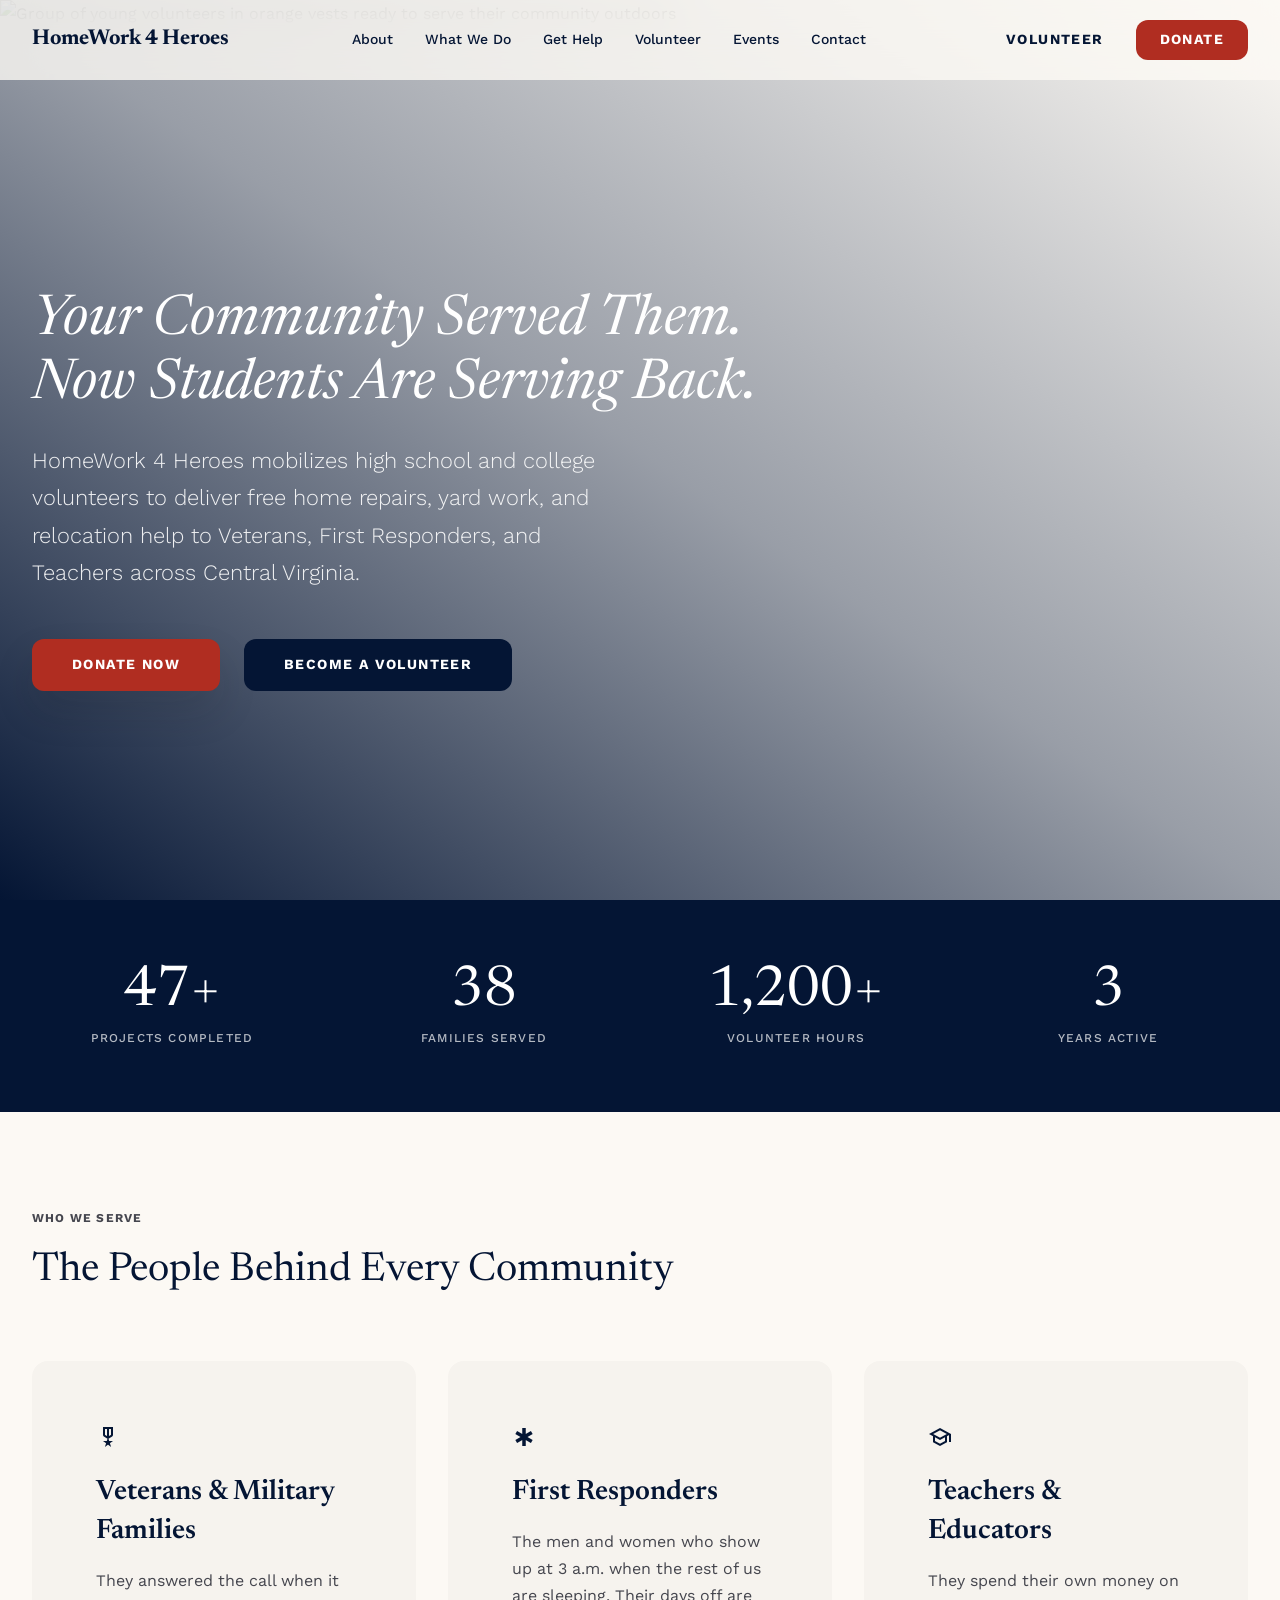
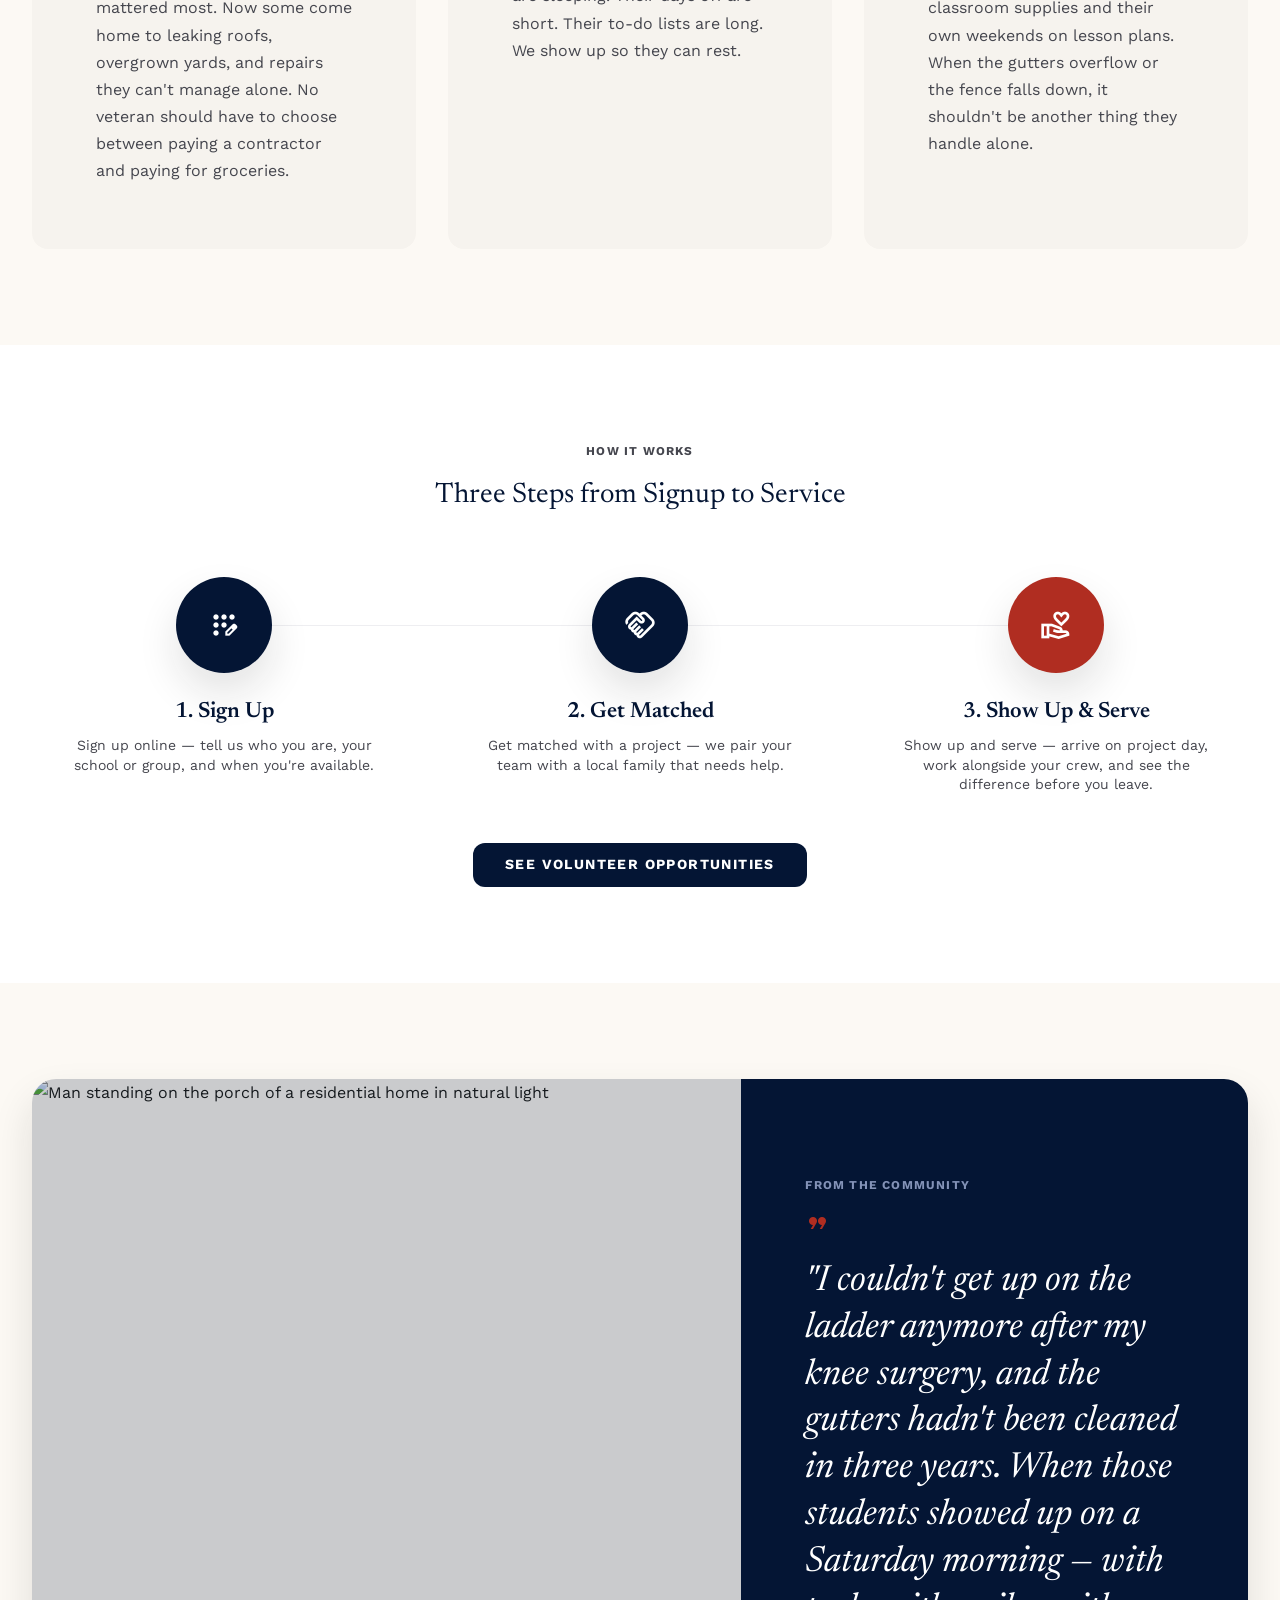
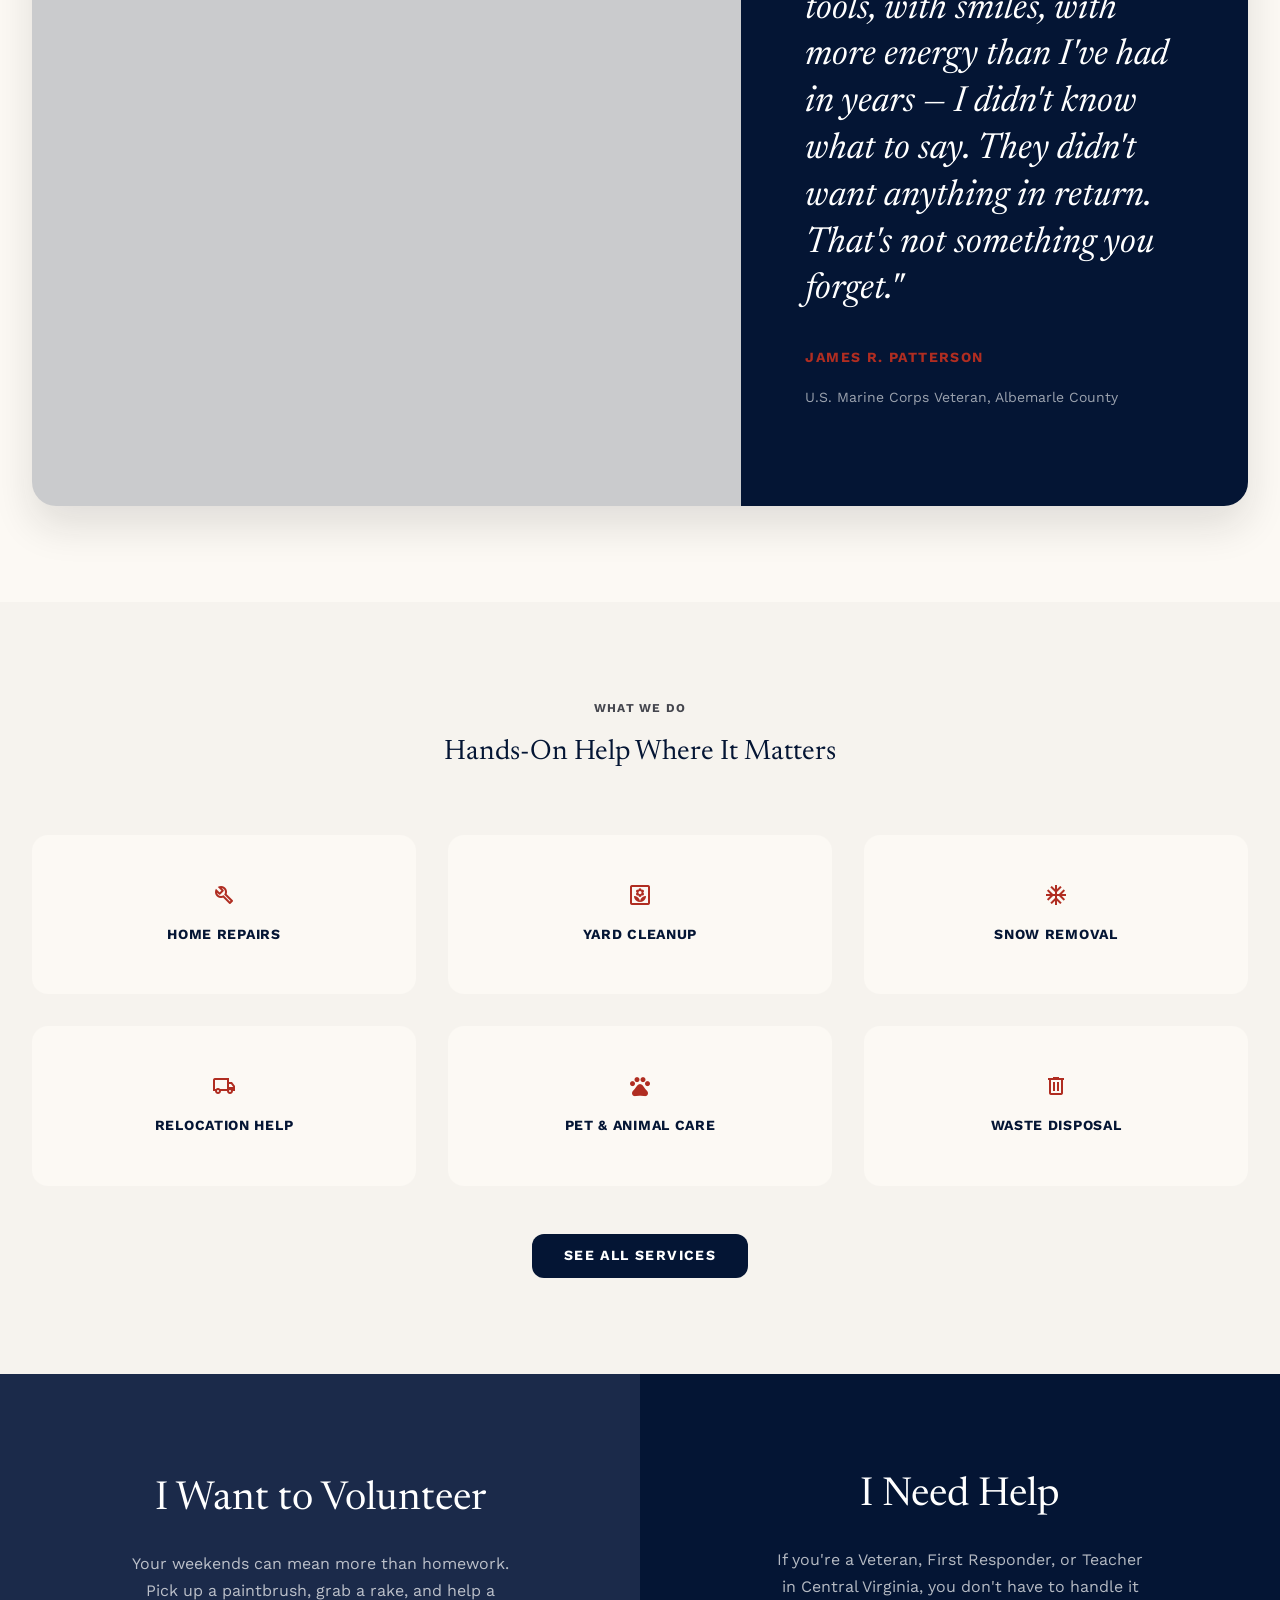
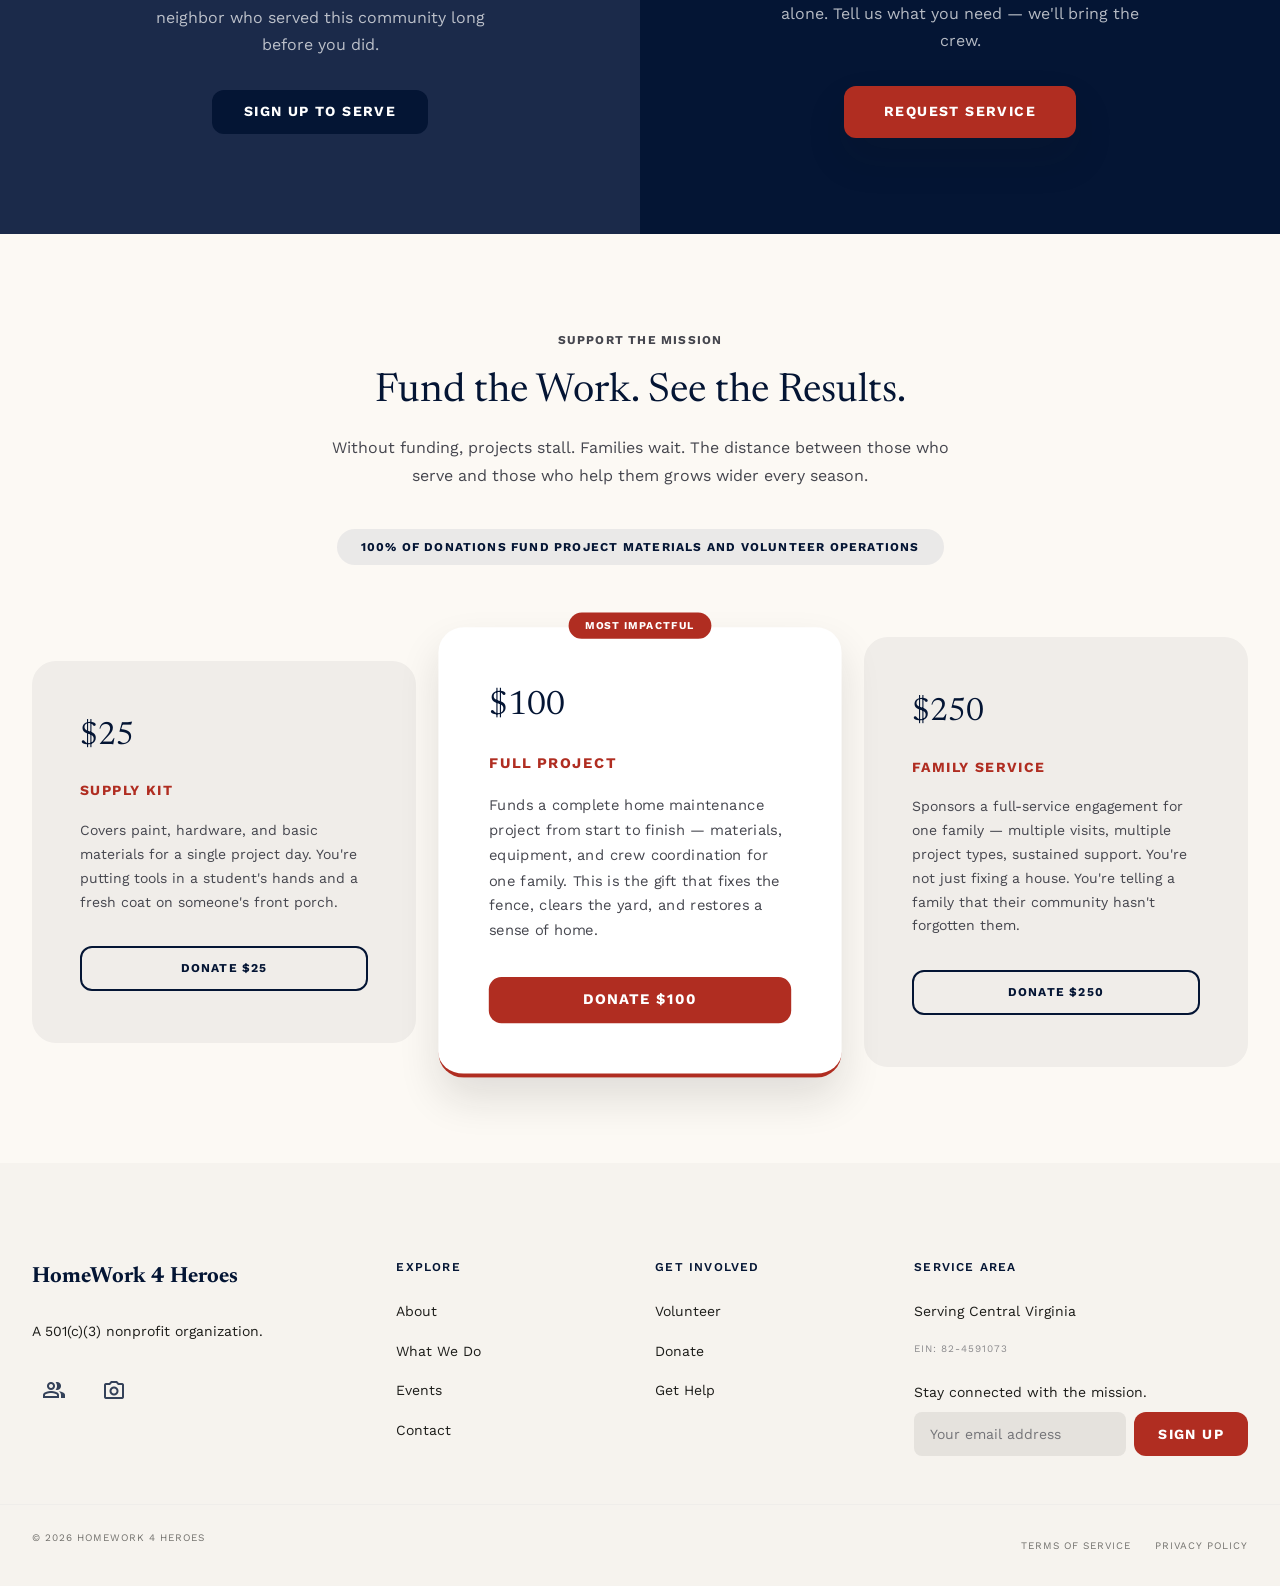
==== commit fe5076a7: "Replace all placeholder content with sample data; fix hero image - Hero image replaced (Amish barn →" ====
--- a/index.html
+++ b/index.html
@@ -102,8 +102,8 @@
     <section class="hero" aria-labelledby="hero-heading">
       <div class="hero__bg">
         <img
-          src="https://images.unsplash.com/photo-1516880967556-b295d8e7b611?w=1600&q=85"
-          alt="Group of workers collaborating on a house construction project outdoors"
+          src="https://images.unsplash.com/photo-1529156069898-49953e39b3ac?w=1600&q=85"
+          alt="Group of young volunteers in orange vests ready to serve their community outdoors"
           width="1600"
           height="900"
           loading="eager"
@@ -128,19 +128,19 @@
     <section class="impact-stats section-animate" aria-label="Impact statistics">
       <div class="impact-stats__grid">
         <div class="impact-stats__item">
-          <div class="impact-stats__number">[PLACEHOLDER]</div>
+          <div class="impact-stats__number">47+</div>
           <div class="impact-stats__label">Projects Completed</div>
         </div>
         <div class="impact-stats__item">
-          <div class="impact-stats__number">[PLACEHOLDER]</div>
+          <div class="impact-stats__number">38</div>
           <div class="impact-stats__label">Families Served</div>
         </div>
         <div class="impact-stats__item">
-          <div class="impact-stats__number">[PLACEHOLDER]</div>
+          <div class="impact-stats__number">1,200+</div>
           <div class="impact-stats__label">Volunteer Hours</div>
         </div>
         <div class="impact-stats__item">
-          <div class="impact-stats__number">[PLACEHOLDER]</div>
+          <div class="impact-stats__number">3</div>
           <div class="impact-stats__label">Years Active</div>
         </div>
       </div>
@@ -228,10 +228,10 @@
           <div class="featured-story__quote-panel">
             <span class="eyebrow eyebrow--light" id="featured-story-heading">From the Community</span>
             <span class="material-symbols-outlined featured-story__quote-icon" aria-hidden="true">format_quote</span>
-            <blockquote class="featured-story__quote">[PLACEHOLDER — Beneficiary quote. Ideal: a veteran or teacher describing the moment volunteers arrived and what it meant to their family. 2-3 sentences, first person.]</blockquote>
+            <blockquote class="featured-story__quote">"I couldn't get up on the ladder anymore after my knee surgery, and the gutters hadn't been cleaned in three years. When those students showed up on a Saturday morning — with tools, with smiles, with more energy than I've had in years — I didn't know what to say. They didn't want anything in return. That's not something you forget."</blockquote>
             <div class="featured-story__attribution">
-              <p class="featured-story__attribution-name">[PLACEHOLDER — Name]</p>
-              <p class="featured-story__attribution-role">[PLACEHOLDER — Role, e.g., "U.S. Army Veteran, Charlottesville"]</p>
+              <p class="featured-story__attribution-name">James R. Patterson</p>
+              <p class="featured-story__attribution-role">U.S. Marine Corps Veteran, Albemarle County</p>
             </div>
           </div>
         </div>
@@ -375,7 +375,7 @@
       <div>
         <h3 class="site-footer__heading">Service Area</h3>
         <p class="site-footer__area-text">Serving Central Virginia</p>
-        <p class="site-footer__ein">EIN: [PLACEHOLDER]</p>
+        <p class="site-footer__ein">EIN: 82-4591073</p>
         <div class="footer-newsletter">
           <label class="footer-newsletter__label" for="footer-email">Stay connected with the mission.</label>
           <form class="footer-newsletter__form" name="newsletter-home" method="POST" data-netlify="true">
@@ -384,7 +384,7 @@
             <button type="submit" class="btn-primary footer-newsletter__btn">Sign Up</button>
           </form>
           <p class="footer-newsletter__msg footer-newsletter__msg--success">You're in. We'll keep you posted on upcoming projects, events, and ways to get involved.</p>
-          <p class="footer-newsletter__msg footer-newsletter__msg--error">Something went wrong — try again, or email us directly at [PLACEHOLDER — contact email].</p>
+          <p class="footer-newsletter__msg footer-newsletter__msg--error">Something went wrong — try again, or email us directly at info@homework4heroes.org.</p>
         </div>
       </div>
     </div>
